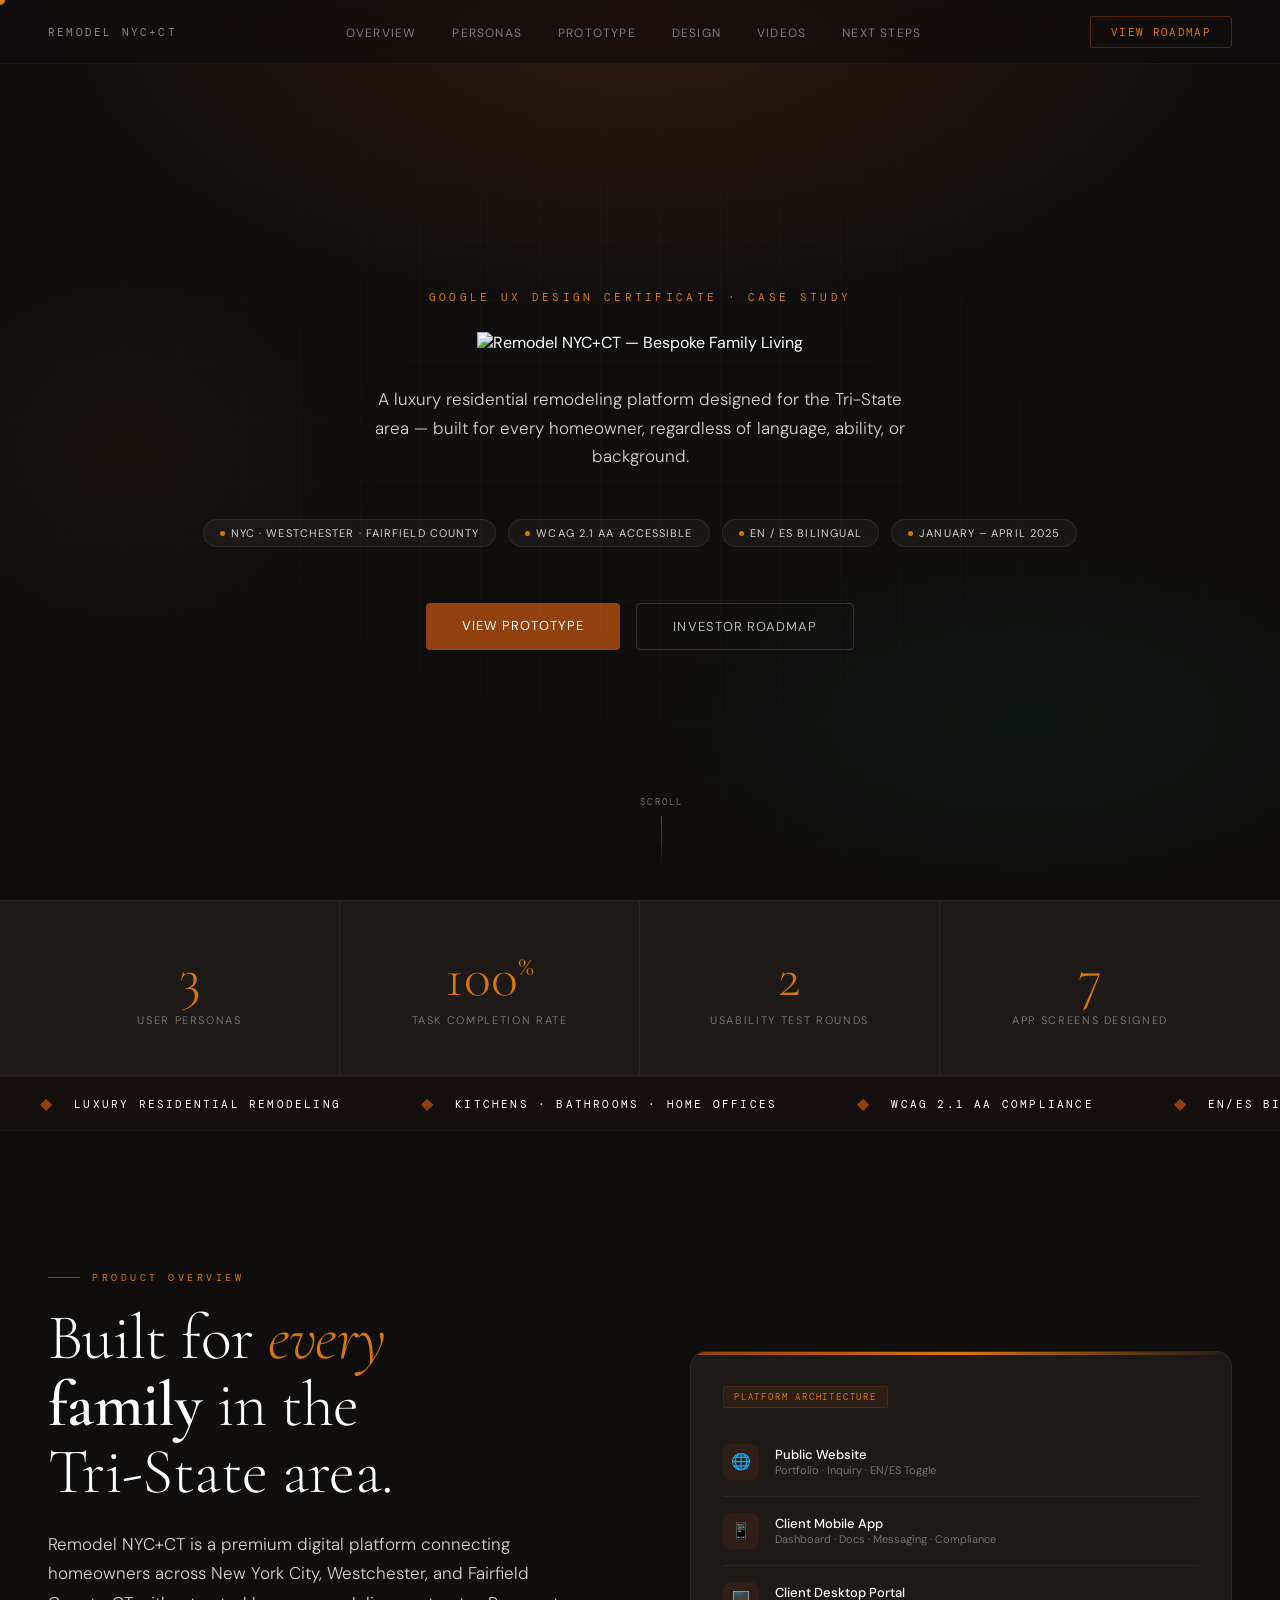
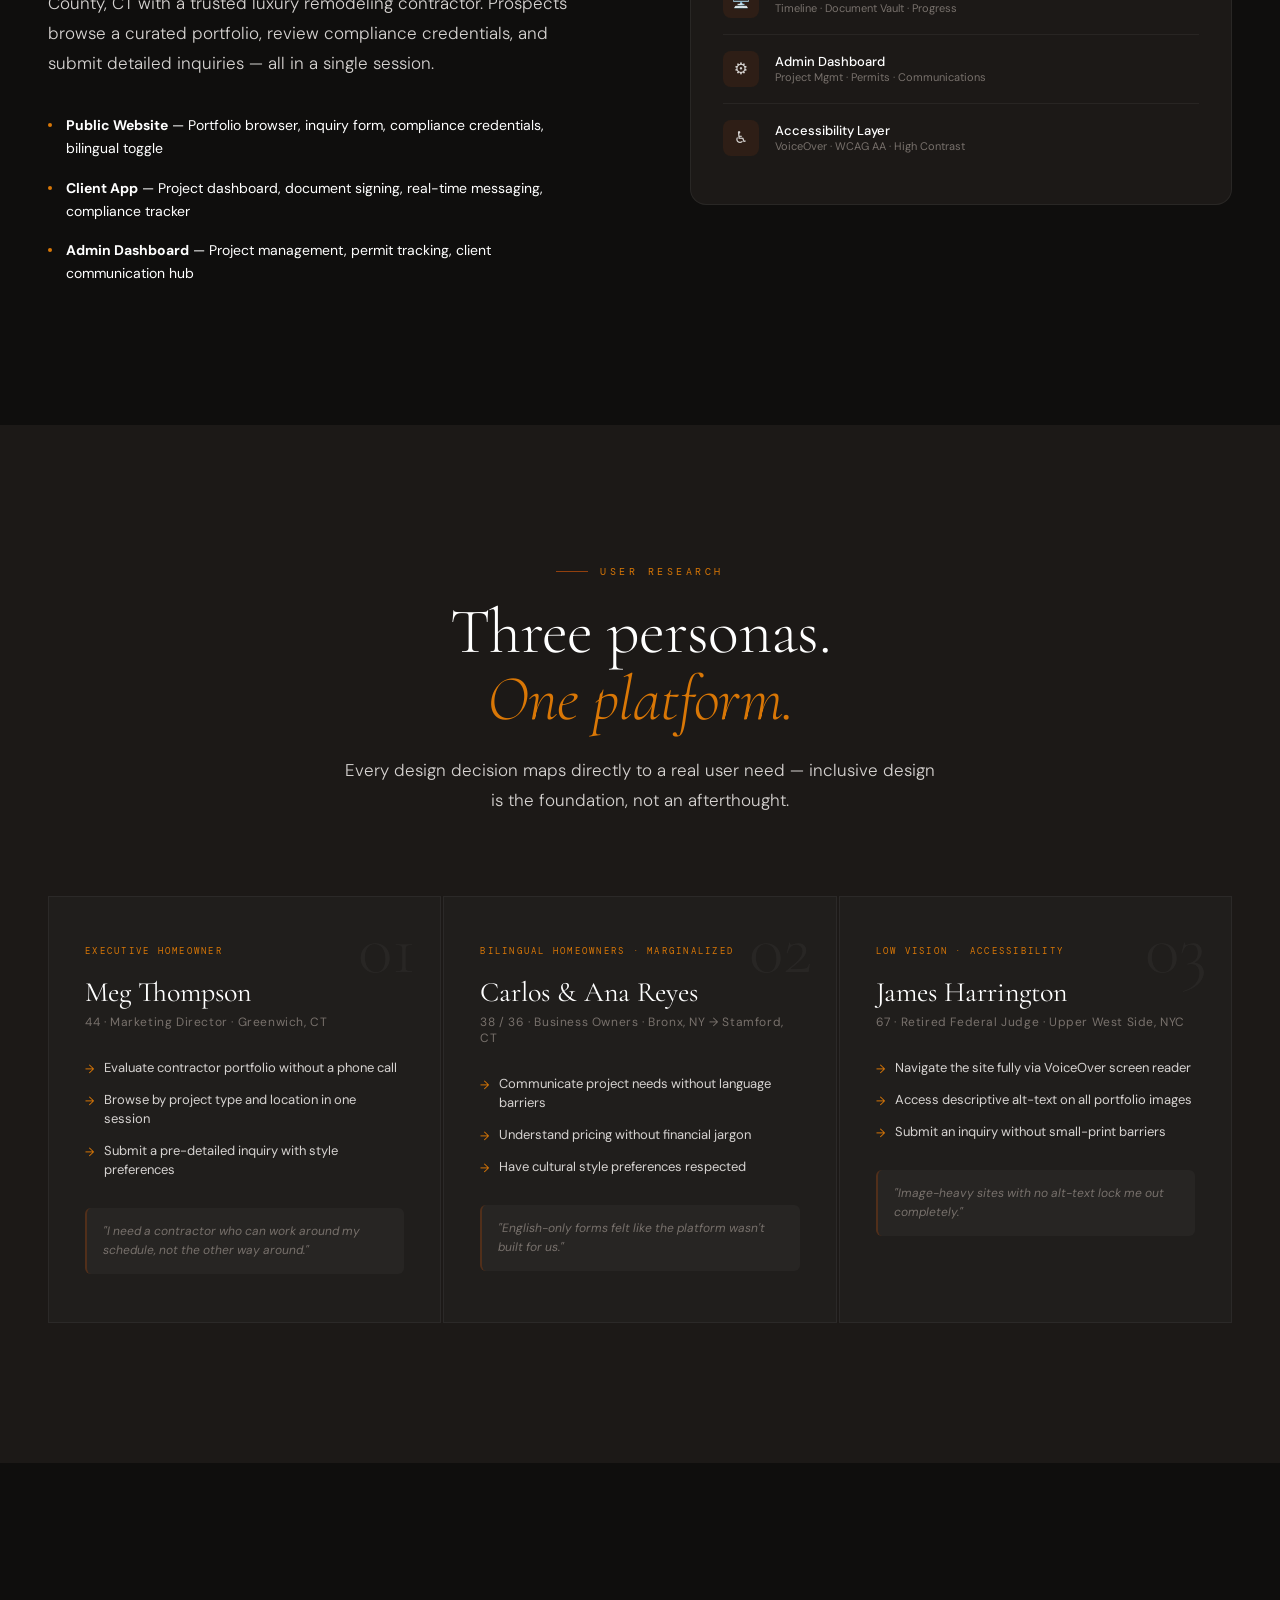
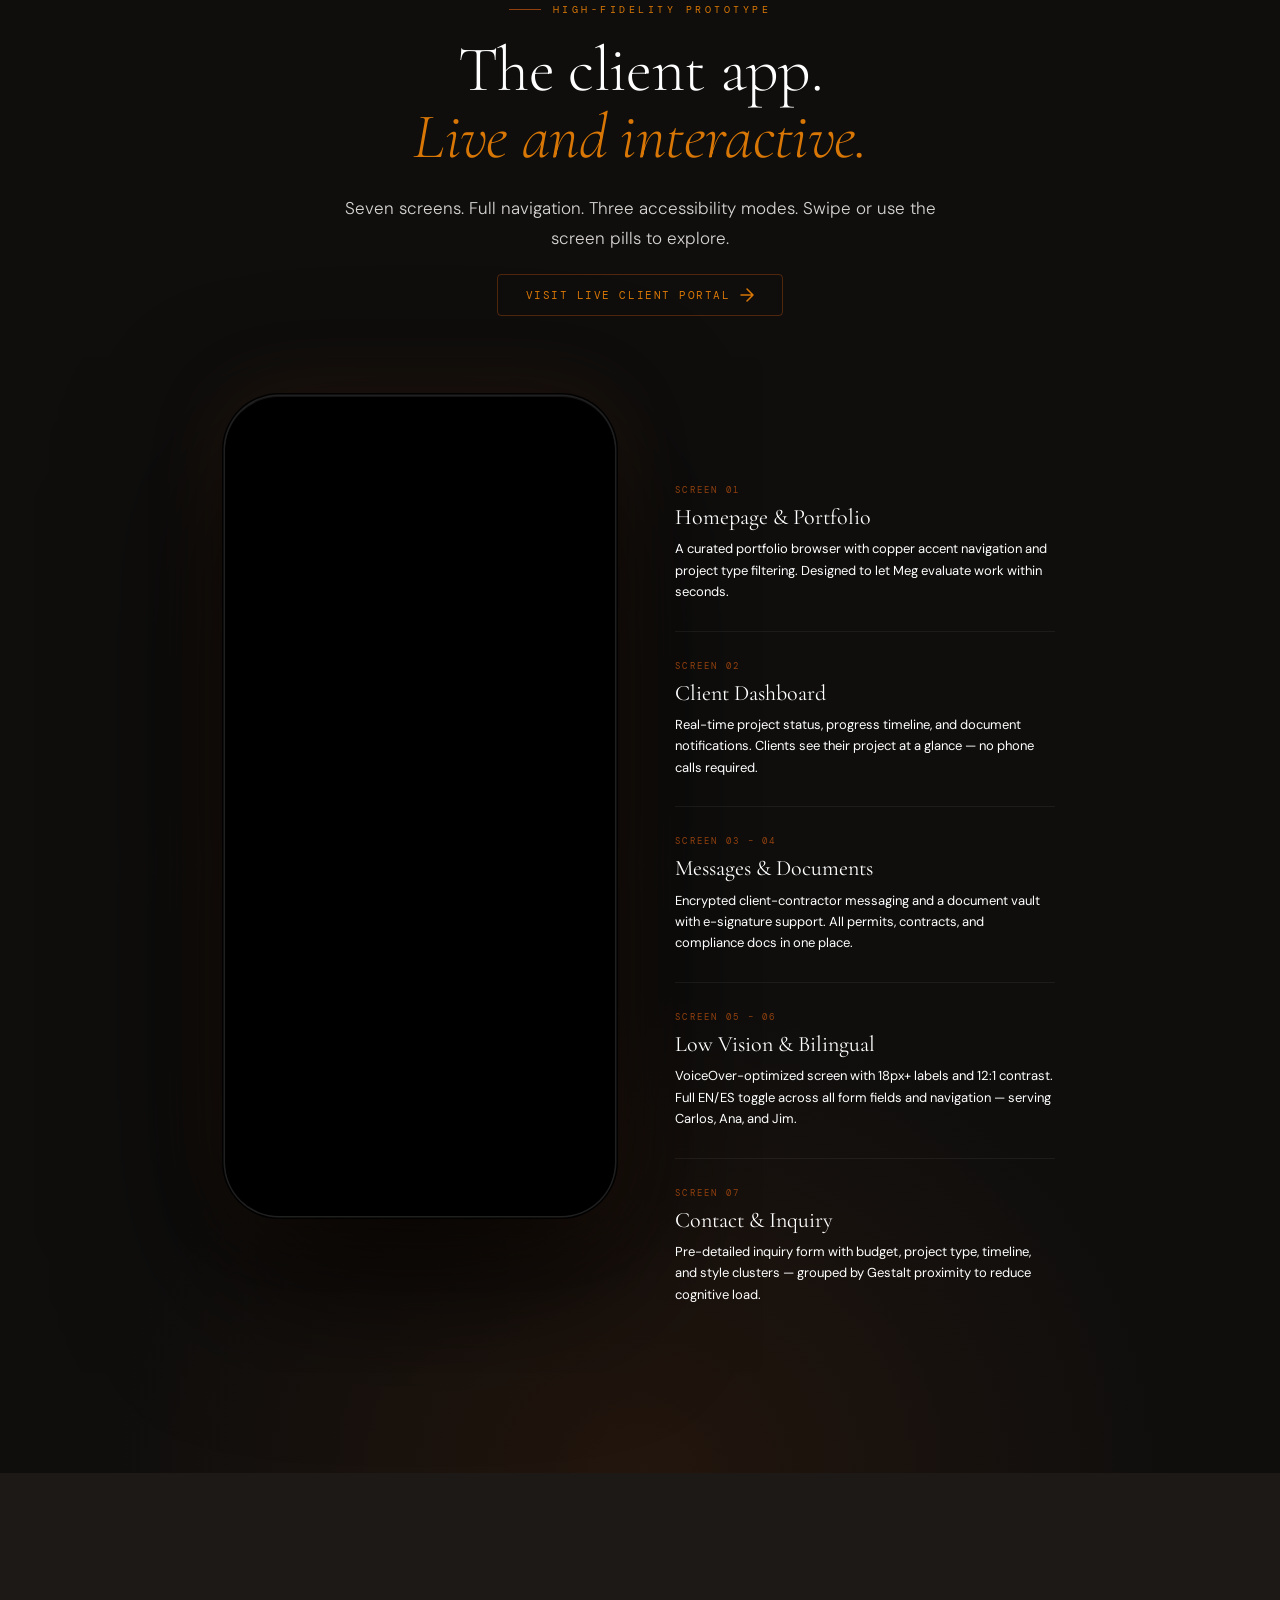
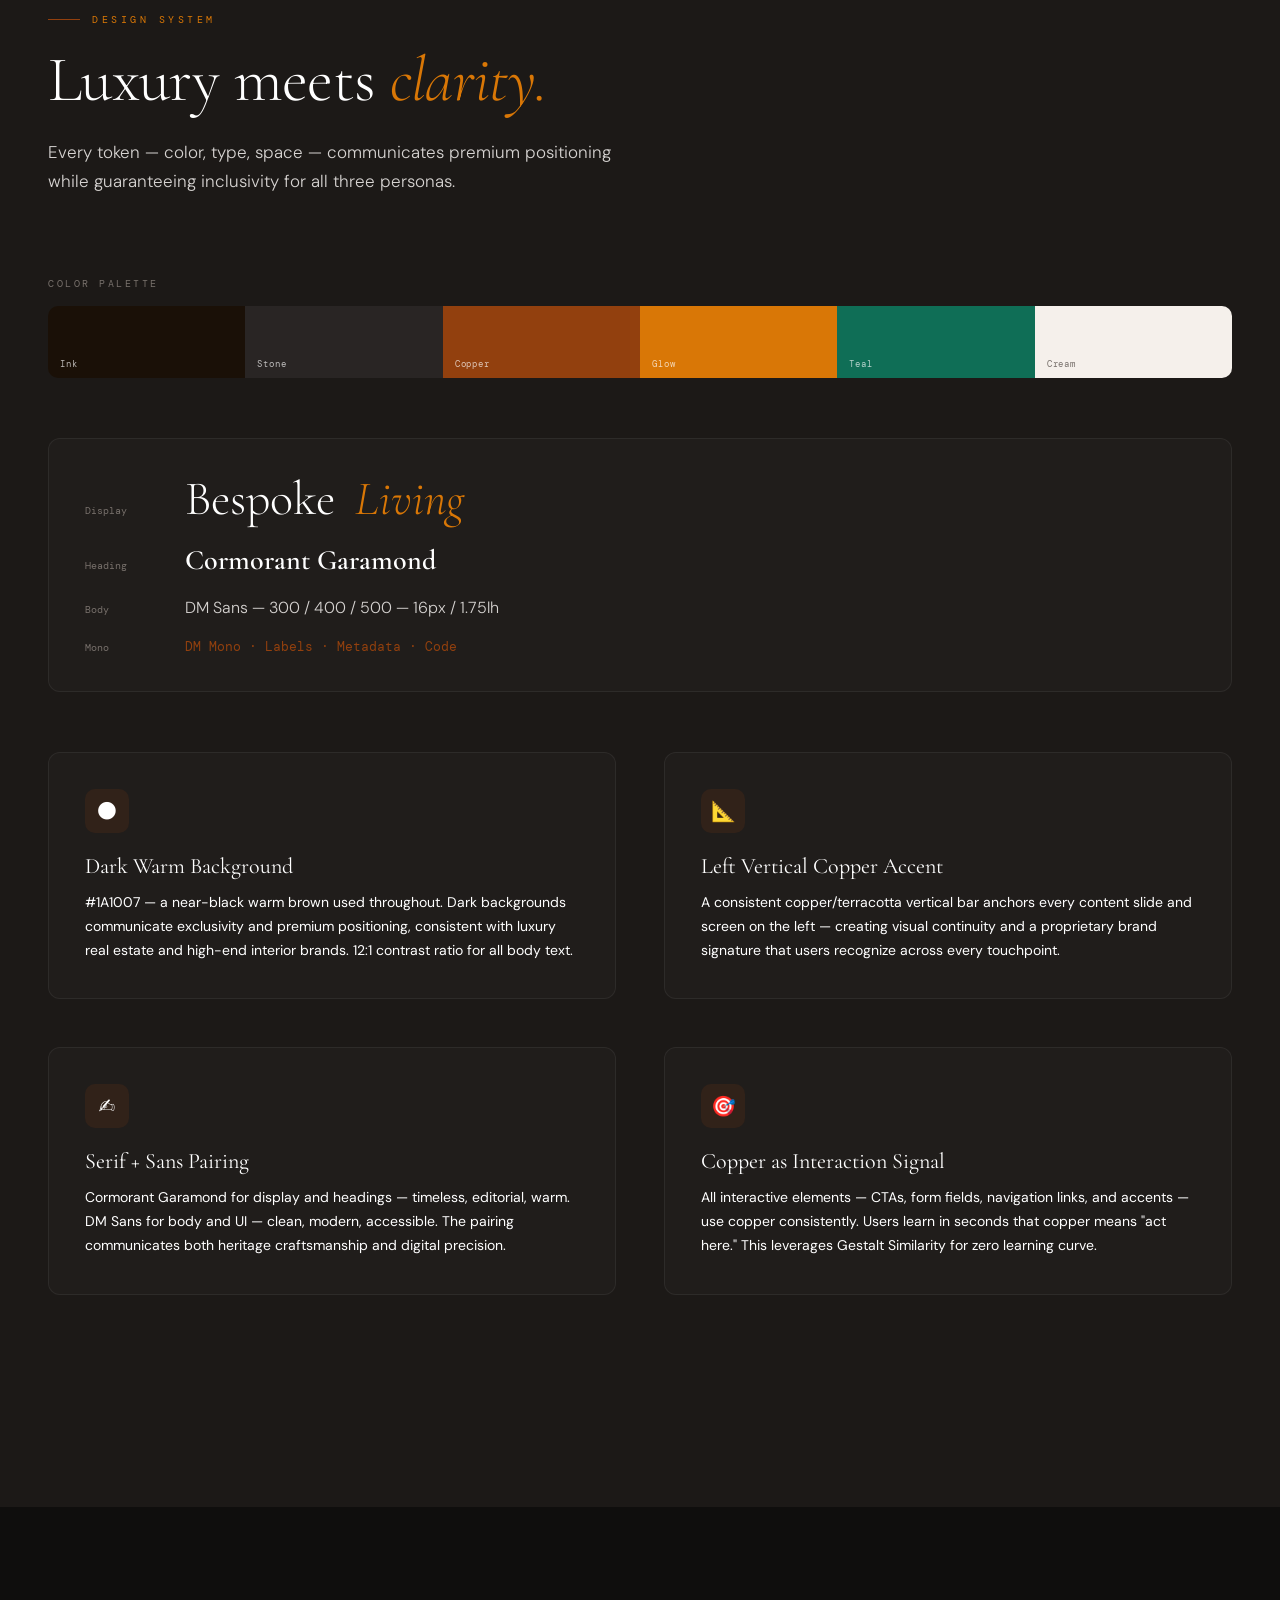
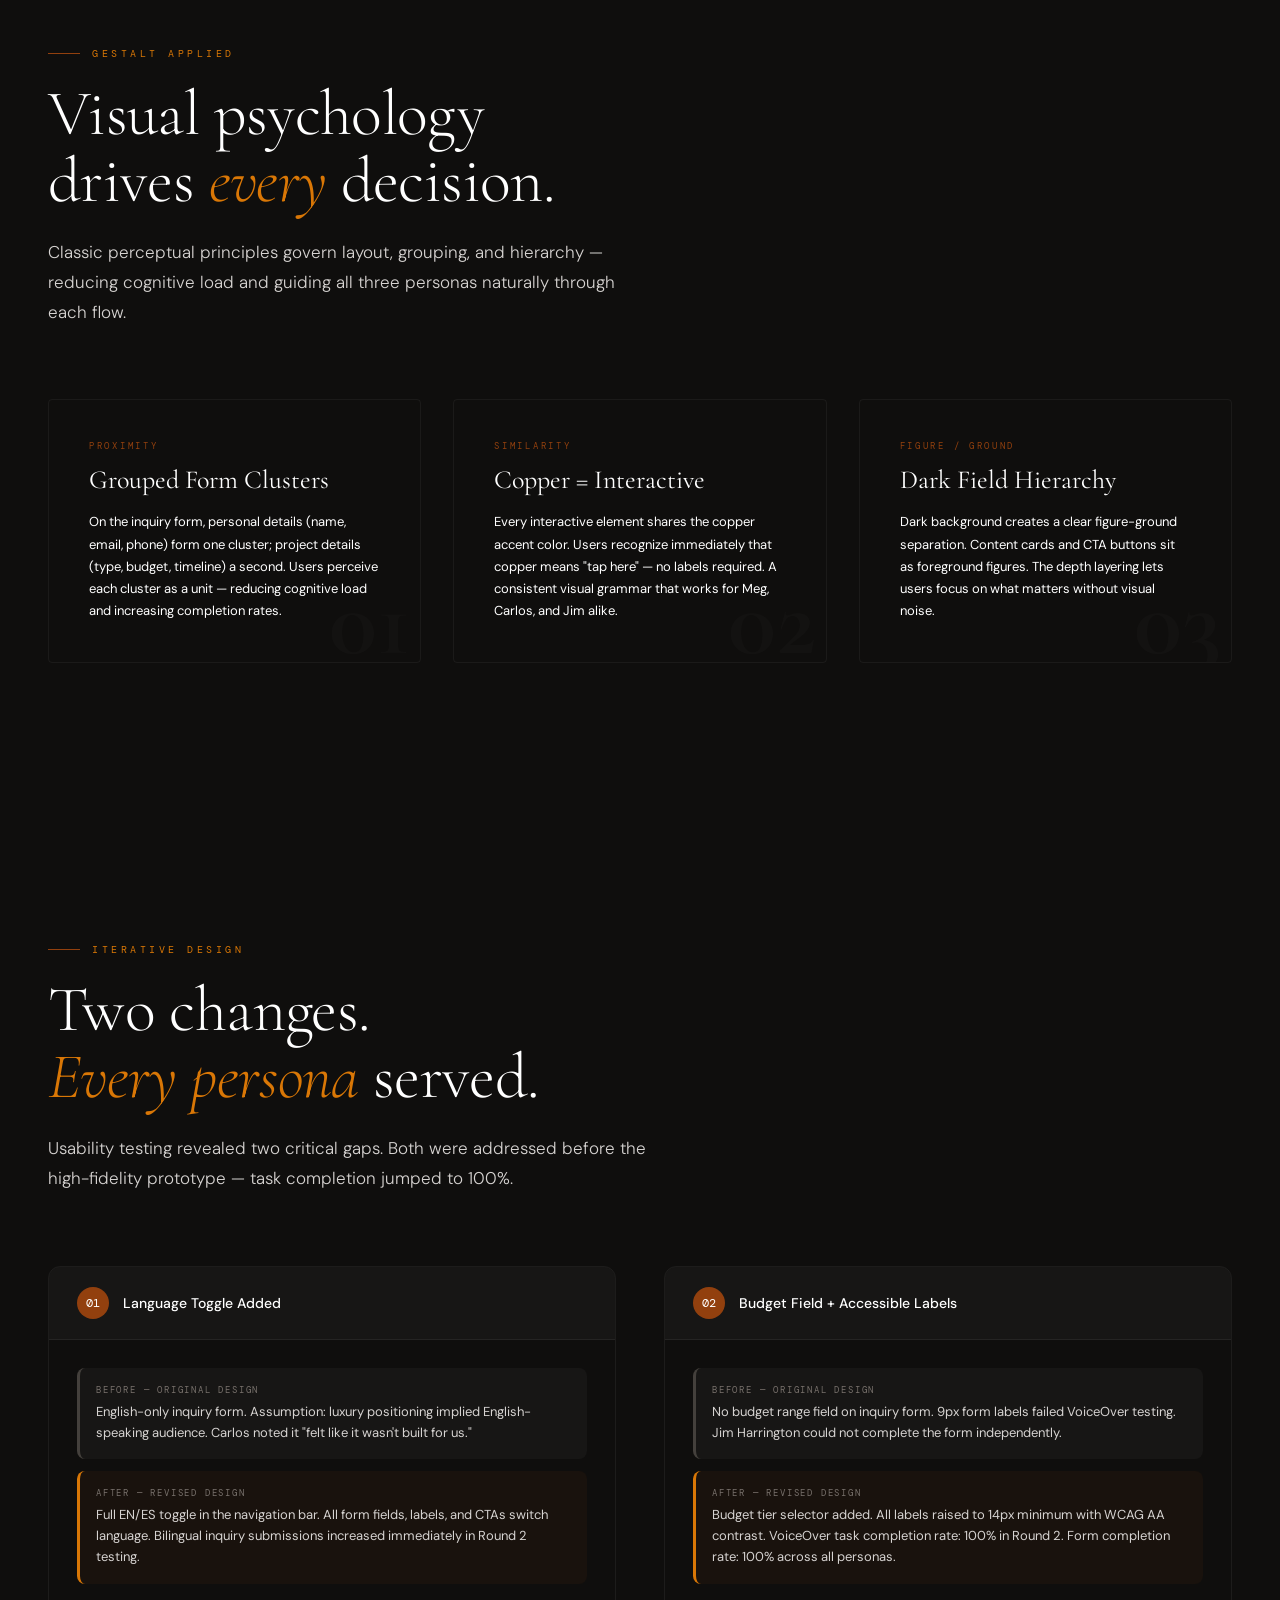
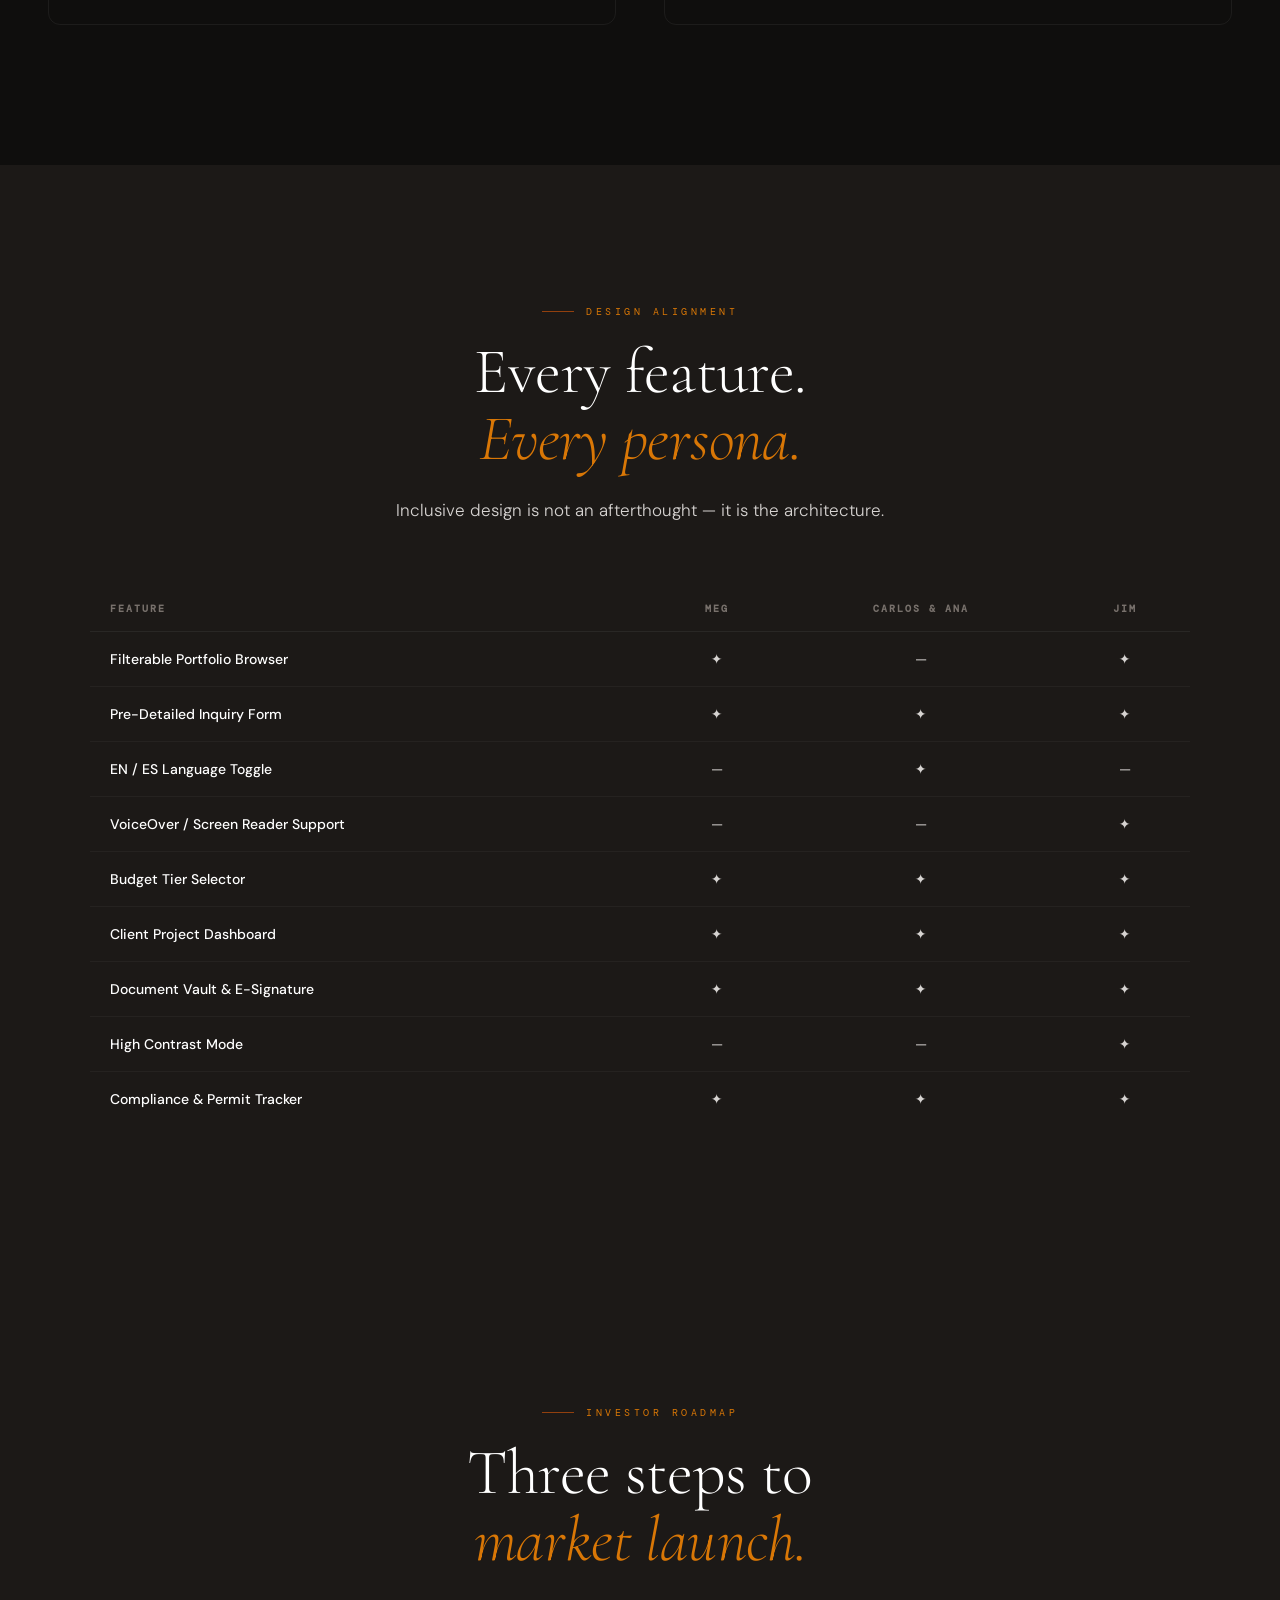
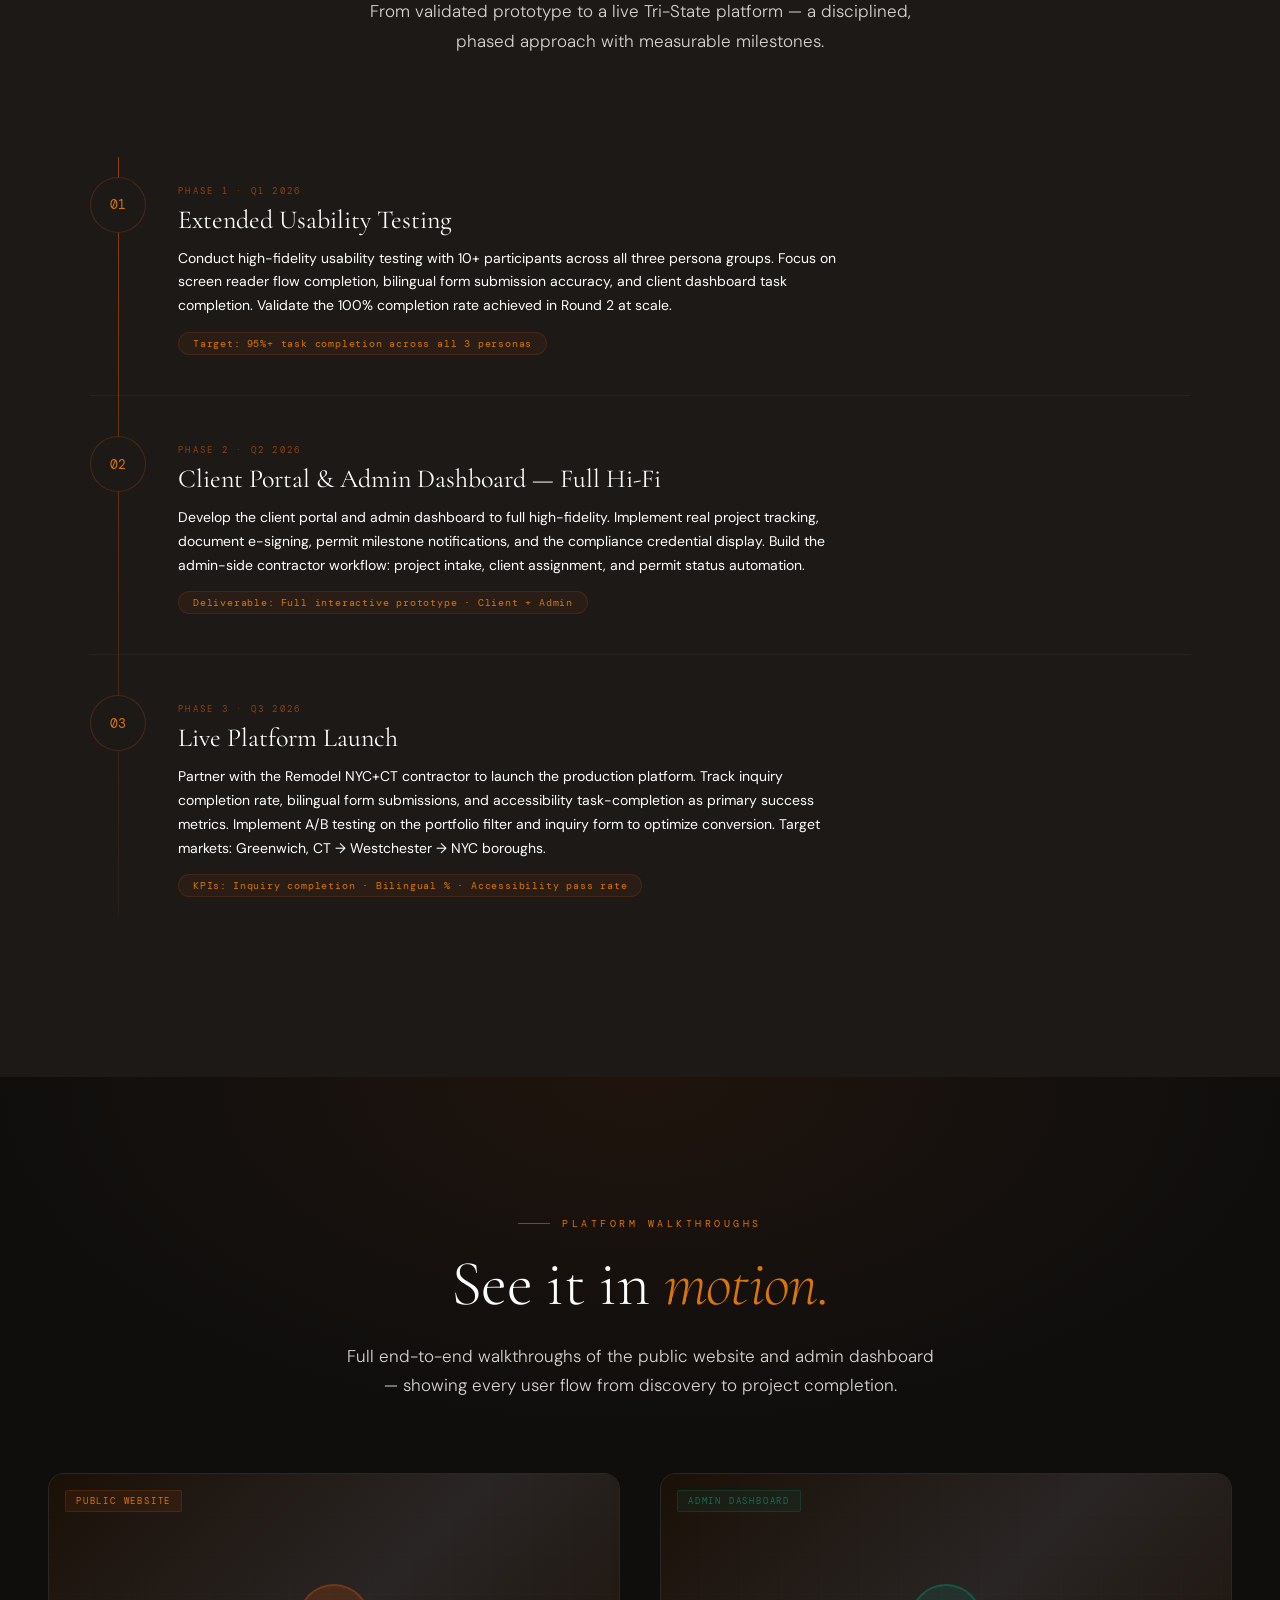
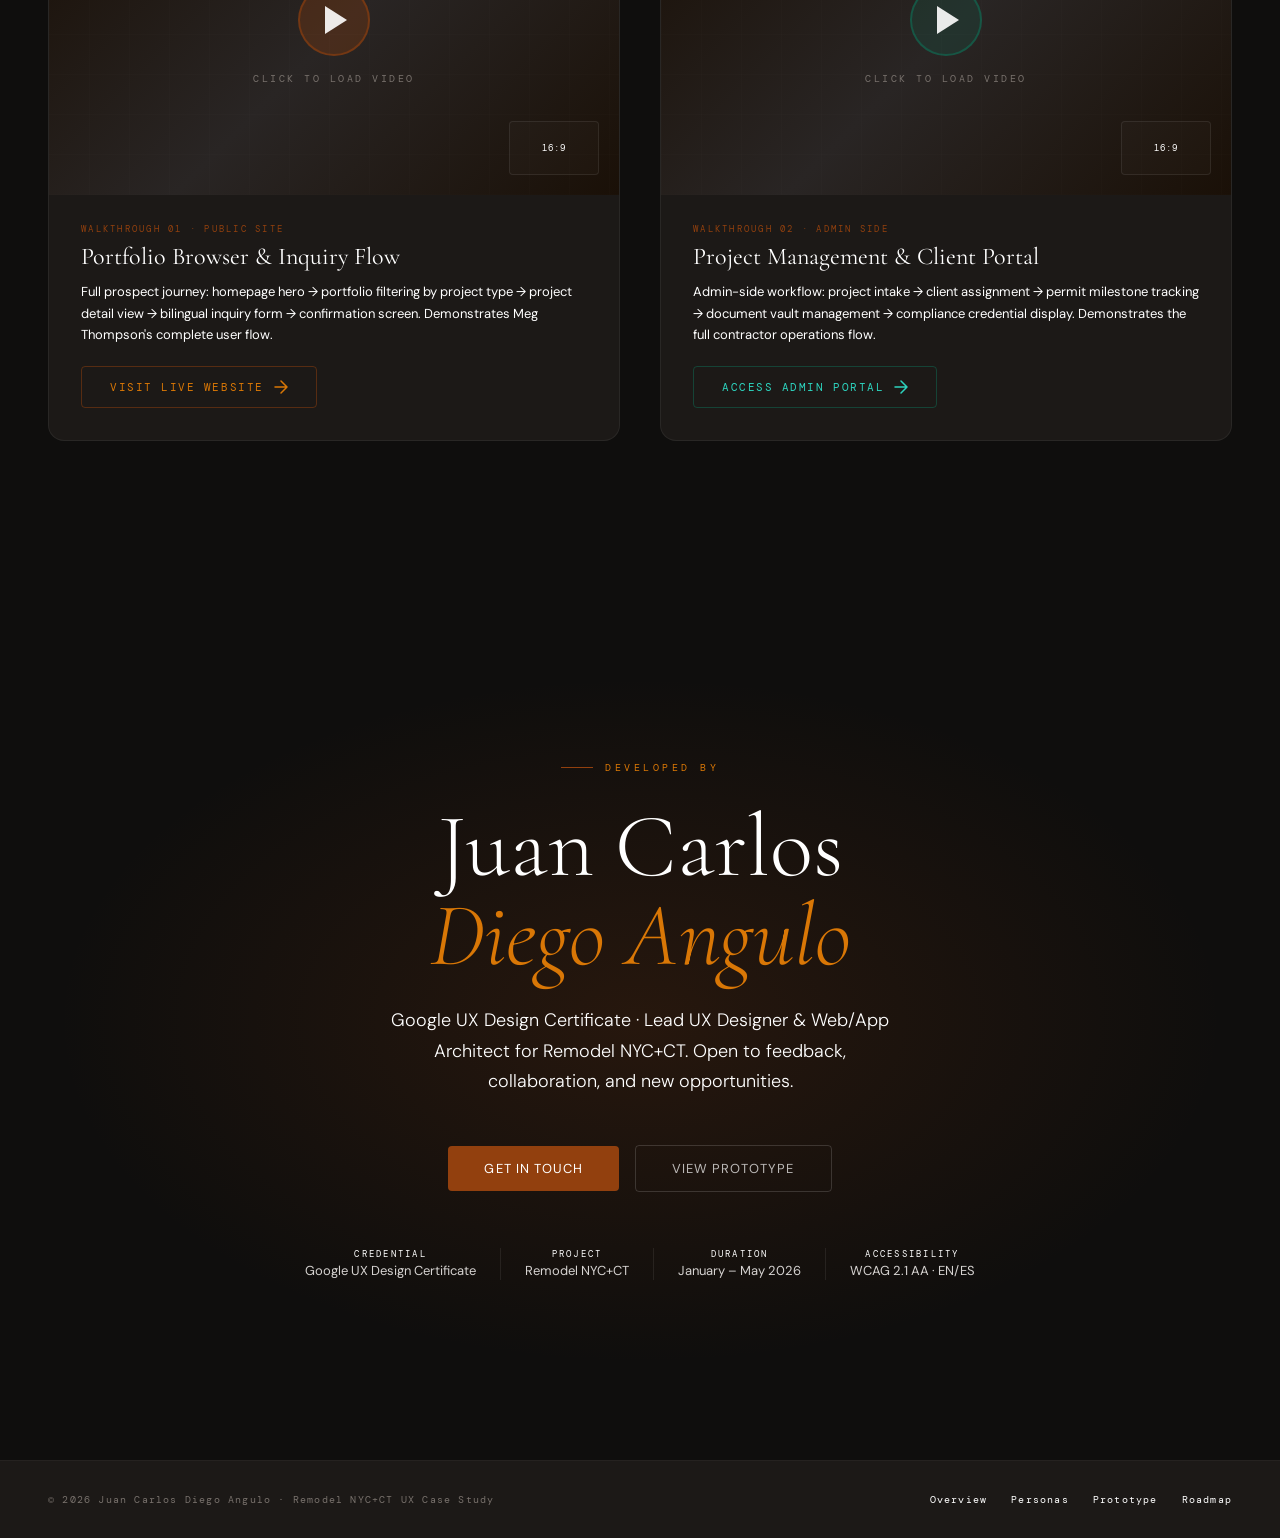
==== remodel_casestudy.html @ 993d687d "initial portfolio upload" ====
<!DOCTYPE html>
<html lang="en">
<head>
<meta charset="UTF-8">
<meta name="viewport" content="width=device-width, initial-scale=1.0">
<title>Remodel NYC+CT — UX Case Study · Juan Carlos Diego Angulo</title>
<link rel="preconnect" href="https://fonts.googleapis.com">
<link rel="preconnect" href="https://fonts.gstatic.com" crossorigin>
<link href="https://fonts.googleapis.com/css2?family=Cormorant+Garamond:ital,wght@0,300;0,400;0,600;0,700;1,300;1,400;1,600&family=DM+Sans:wght@200;300;400;500;600&family=DM+Mono:wght@300;400;500&display=swap" rel="stylesheet">

<style>
/* ═══════════════════════════════════════════════════════════
   DESIGN TOKENS — Remodel NYC+CT Brand System
═══════════════════════════════════════════════════════════ */
:root {
  --ink:        #0F0E0D;
  --ink-warm:   #1A1007;
  --copper:     #92400E;
  --copper-lt:  #B45309;
  --copper-glow:#D97706;
  --copper-pale:#FAEEDA;
  --stone-900:  #1C1917;
  --stone-700:  #44403C;
  --stone-500:  #78716C;
  --stone-300:  #D6D3D1;
  --stone-100:  #F5F0EB;
  --cream:      #FAF7F2;
  --white:      #FFFFFF;
  --teal:       #0F6E56;
  --serif:      'Cormorant Garamond', Georgia, serif;
  --sans:       'DM Sans', system-ui, sans-serif;
  --mono:       'DM Mono', monospace;
  --ease-out:   cubic-bezier(0.22, 1, 0.36, 1);
}

@media (prefers-reduced-motion: reduce) {
  *, *::before, *::after {
    animation-duration: 0.01ms !important;
    transition-duration: 0.01ms !important;
    scroll-behavior: auto !important;
  }
}

/* ═══════════════════════════════════════════════════════════
   RESET & BASE
═══════════════════════════════════════════════════════════ */
*, *::before, *::after { box-sizing: border-box; margin: 0; padding: 0; }
html { scroll-behavior: smooth; font-size: 16px; }
body {
  font-family: var(--sans);
  background: var(--ink);
  color: var(--white);
  overflow-x: hidden;
  -webkit-font-smoothing: antialiased;
  cursor: default;
}

/* ═══════════════════════════════════════════════════════════
   CUSTOM CURSOR
═══════════════════════════════════════════════════════════ */
.cursor {
  width: 10px; height: 10px;
  background: var(--copper-glow);
  border-radius: 50%;
  position: fixed; top: 0; left: 0;
  pointer-events: none; z-index: 9999;
  transform: translate(-50%, -50%);
  transition: width 0.3s var(--ease-out), height 0.3s var(--ease-out), opacity 0.3s;
  mix-blend-mode: screen;
}
.cursor.expanded { width: 40px; height: 40px; opacity: 0.4; }

/* ═══════════════════════════════════════════════════════════
   NAVIGATION
═══════════════════════════════════════════════════════════ */
.nav {
  position: fixed; top: 0; left: 0; right: 0; z-index: 1000;
  display: flex; align-items: center; justify-content: space-between;
  padding: 0 48px;
  height: 64px;
  background: rgba(15,14,13,0.7);
  backdrop-filter: blur(20px) saturate(1.6);
  border-bottom: 1px solid rgba(255,255,255,0.04);
  transition: background 0.4s;
}
.nav-logo {
  display: flex; align-items: center; gap: 12px;
  font-family: var(--mono); font-size: 11px; letter-spacing: 0.2em;
  text-transform: uppercase; color: rgba(255,255,255,0.5);
}
.nav-logo-mark {
  width: 28px; height: 28px;
  border: 1.5px solid var(--copper);
  border-radius: 4px;
  display: flex; align-items: center; justify-content: center;
  font-family: var(--serif); font-size: 14px; color: var(--copper-glow);
}
.nav-links {
  display: flex; gap: 36px; list-style: none;
}
.nav-links a {
  font-size: 12px; letter-spacing: 0.1em; text-transform: uppercase;
  color: rgba(255,255,255,0.45); text-decoration: none;
  transition: color 0.25s;
}
.nav-links a:hover { color: var(--copper-glow); }
.nav-cta {
  background: transparent; border: 1px solid rgba(146,64,14,0.5);
  color: var(--copper-glow); font-family: var(--mono);
  font-size: 11px; letter-spacing: 0.12em; text-transform: uppercase;
  padding: 8px 20px; border-radius: 3px; cursor: pointer;
  transition: all 0.25s;
}
.nav-cta:hover { background: var(--copper); border-color: var(--copper); color: #fff; }

/* ═══════════════════════════════════════════════════════════
   HERO SECTION
═══════════════════════════════════════════════════════════ */
.hero {
  min-height: 100vh;
  display: flex; flex-direction: column;
  align-items: center; justify-content: center;
  position: relative; overflow: hidden;
  padding: 120px 48px 80px;
  text-align: center;
}

/* Ambient background mesh */
.hero::before {
  content: '';
  position: absolute; inset: 0;
  background:
    radial-gradient(ellipse 80% 60% at 50% 0%, rgba(146,64,14,0.22) 0%, transparent 60%),
    radial-gradient(ellipse 60% 40% at 80% 80%, rgba(15,110,86,0.08) 0%, transparent 50%),
    radial-gradient(ellipse 40% 50% at 10% 50%, rgba(146,64,14,0.06) 0%, transparent 50%);
  pointer-events: none;
}

/* Animated grid overlay */
.hero::after {
  content: '';
  position: absolute; inset: 0;
  background-image:
    linear-gradient(rgba(255,255,255,0.02) 1px, transparent 1px),
    linear-gradient(90deg, rgba(255,255,255,0.02) 1px, transparent 1px);
  background-size: 60px 60px;
  mask-image: radial-gradient(ellipse 80% 80% at 50% 50%, black 20%, transparent 80%);
  pointer-events: none;
}

.hero-eyebrow {
  font-family: var(--mono); font-size: 11px; letter-spacing: 0.3em;
  text-transform: uppercase; color: var(--copper-glow);
  margin-bottom: 28px;
  opacity: 0; animation: fadeUp 1s var(--ease-out) 0.2s forwards;
}
.hero-title {
  font-family: var(--serif);
  font-size: clamp(52px, 8vw, 110px);
  font-weight: 300; line-height: 0.95;
  letter-spacing: -0.02em;
  margin-bottom: 32px;
  opacity: 0; animation: fadeUp 1s var(--ease-out) 0.4s forwards;
}
.hero-title em { font-style: italic; color: var(--copper-glow); }
.hero-title .line2 { display: block; font-weight: 600; }
.hero-sub {
  font-size: 17px; font-weight: 300; color: var(--stone-300);
  max-width: 560px; line-height: 1.7; margin-bottom: 48px;
  opacity: 0; animation: fadeUp 1s var(--ease-out) 0.6s forwards;
}
.hero-badges {
  display: flex; gap: 12px; flex-wrap: wrap; justify-content: center;
  margin-bottom: 56px;
  opacity: 0; animation: fadeUp 1s var(--ease-out) 0.75s forwards;
}
.badge {
  display: inline-flex; align-items: center; gap: 6px;
  background: rgba(255,255,255,0.04);
  border: 1px solid rgba(255,255,255,0.08);
  border-radius: 20px; padding: 6px 16px;
  font-size: 11px; letter-spacing: 0.1em;
  text-transform: uppercase; color: var(--stone-300);
}
.badge-dot { width: 5px; height: 5px; border-radius: 50%; background: var(--copper-glow); }
.hero-ctas {
  display: flex; gap: 16px; justify-content: center;
  opacity: 0; animation: fadeUp 1s var(--ease-out) 0.9s forwards;
}
.btn-primary {
  background: var(--copper); color: #fff;
  padding: 14px 36px; border-radius: 4px;
  font-size: 13px; letter-spacing: 0.08em;
  text-transform: uppercase; text-decoration: none;
  transition: background 0.25s, transform 0.2s;
  display: inline-block;
}
.btn-primary:hover { background: var(--copper-lt); transform: translateY(-1px); }
.btn-ghost {
  background: transparent; color: rgba(255,255,255,0.7);
  padding: 14px 36px; border-radius: 4px;
  border: 1px solid rgba(255,255,255,0.15);
  font-size: 13px; letter-spacing: 0.08em;
  text-transform: uppercase; text-decoration: none;
  transition: border-color 0.25s, color 0.25s;
  display: inline-block;
}
.btn-ghost:hover { border-color: var(--copper-glow); color: var(--copper-glow); }

/* Scroll indicator */
.scroll-cue {
  position: absolute; bottom: 36px; left: 50%; transform: translateX(-50%);
  display: flex; flex-direction: column; align-items: center; gap: 8px;
  opacity: 0; animation: fadeUp 1s var(--ease-out) 1.2s forwards;
}
.scroll-cue span {
  font-family: var(--mono); font-size: 9px; letter-spacing: 0.25em;
  text-transform: uppercase; color: var(--stone-500);
}
.scroll-line {
  width: 1px; height: 48px;
  background: linear-gradient(to bottom, var(--copper), transparent);
  animation: scrollPulse 2s ease-in-out infinite;
}

/* ═══════════════════════════════════════════════════════════
   SECTION SYSTEM
═══════════════════════════════════════════════════════════ */
section { position: relative; }

.section-label {
  font-family: var(--mono); font-size: 10px; letter-spacing: 0.35em;
  text-transform: uppercase; color: var(--copper-glow);
  display: flex; align-items: center; gap: 12px;
  margin-bottom: 20px;
}
.section-label::before {
  content: ''; width: 32px; height: 1px; background: var(--copper);
}

.section-title {
  font-family: var(--serif);
  font-size: clamp(36px, 5vw, 64px);
  font-weight: 300; line-height: 1.05; letter-spacing: -0.01em;
  margin-bottom: 24px;
}
.section-title em { font-style: italic; color: var(--copper-glow); }
.section-title strong { font-weight: 600; }

.section-body {
  font-size: 17px; font-weight: 300; color: var(--stone-300);
  line-height: 1.75; max-width: 600px;
}

/* Reveal animation triggered by IntersectionObserver */
.reveal {
  opacity: 0; transform: translateY(40px);
  transition: opacity 0.9s var(--ease-out), transform 0.9s var(--ease-out);
}
.reveal.visible { opacity: 1; transform: translateY(0); }
.reveal-delay-1 { transition-delay: 0.1s; }
.reveal-delay-2 { transition-delay: 0.2s; }
.reveal-delay-3 { transition-delay: 0.3s; }
.reveal-delay-4 { transition-delay: 0.4s; }
.reveal-delay-5 { transition-delay: 0.5s; }

/* ═══════════════════════════════════════════════════════════
   OVERVIEW — STATS STRIP
═══════════════════════════════════════════════════════════ */
.stats-strip {
  background: var(--stone-900);
  border-top: 1px solid rgba(255,255,255,0.04);
  border-bottom: 1px solid rgba(255,255,255,0.04);
  padding: 0;
  overflow: hidden;
}
.stats-inner {
  display: grid; grid-template-columns: repeat(4, 1fr);
  max-width: 1200px; margin: 0 auto;
}
.stat-item {
  padding: 48px 40px;
  border-right: 1px solid rgba(255,255,255,0.06);
  text-align: center;
  position: relative;
  transition: background 0.3s;
}
.stat-item:last-child { border-right: none; }
.stat-item:hover { background: rgba(146,64,14,0.05); }
.stat-num {
  font-family: var(--serif); font-size: 56px; font-weight: 300;
  color: var(--copper-glow); line-height: 1;
  margin-bottom: 8px;
}
.stat-num sup { font-size: 28px; }
.stat-label {
  font-size: 11px; letter-spacing: 0.15em; text-transform: uppercase;
  color: var(--stone-500);
}

/* ═══════════════════════════════════════════════════════════
   PRODUCT OVERVIEW SECTION
═══════════════════════════════════════════════════════════ */
.overview {
  padding: 140px 48px;
  max-width: 1200px; margin: 0 auto;
  display: grid; grid-template-columns: 1fr 1fr; gap: 100px; align-items: center;
}
.overview-visual {
  position: relative;
}
.overview-frame {
  background: var(--stone-900);
  border: 1px solid rgba(255,255,255,0.06);
  border-radius: 16px; padding: 32px;
  position: relative; overflow: hidden;
}
.overview-frame::before {
  content: '';
  position: absolute; top: 0; left: 0; right: 0; height: 3px;
  background: linear-gradient(90deg, var(--copper), var(--copper-glow), transparent);
}
.platform-tag {
  font-family: var(--mono); font-size: 9px; letter-spacing: 0.2em;
  text-transform: uppercase; color: var(--copper-glow);
  background: rgba(146,64,14,0.15); border: 1px solid rgba(146,64,14,0.3);
  display: inline-block; padding: 4px 10px; border-radius: 2px;
  margin-bottom: 20px;
}
.platform-list {
  list-style: none; display: flex; flex-direction: column; gap: 0;
}
.platform-list li {
  display: flex; align-items: center; gap: 16px;
  padding: 16px 0;
  border-bottom: 1px solid rgba(255,255,255,0.05);
  font-size: 14px; color: var(--stone-300);
  transition: color 0.2s;
}
.platform-list li:last-child { border-bottom: none; }
.platform-list li:hover { color: #fff; }
.p-icon {
  width: 36px; height: 36px; border-radius: 8px;
  background: rgba(146,64,14,0.15);
  display: flex; align-items: center; justify-content: center;
  font-size: 16px; flex-shrink: 0;
}
.p-name { font-weight: 500; font-size: 13px; color: #fff; }
.p-desc { font-size: 11px; color: var(--stone-500); }

/* ═══════════════════════════════════════════════════════════
   USER PROFILES — PERSONA CARDS
═══════════════════════════════════════════════════════════ */
.personas-section {
  background: var(--stone-900);
  padding: 140px 48px;
}
.personas-inner { max-width: 1200px; margin: 0 auto; }
.personas-header { text-align: center; margin-bottom: 80px; }
.personas-grid {
  display: grid; grid-template-columns: repeat(3, 1fr); gap: 2px;
}
.persona-card {
  background: rgba(255,255,255,0.02);
  border: 1px solid rgba(255,255,255,0.05);
  padding: 48px 36px;
  position: relative; overflow: hidden;
  transition: background 0.35s, border-color 0.35s, transform 0.35s var(--ease-out);
  cursor: default;
}
.persona-card::before {
  content: ''; position: absolute; top: 0; left: 0; width: 3px; height: 0;
  background: var(--copper);
  transition: height 0.5s var(--ease-out);
}
.persona-card:hover { background: rgba(146,64,14,0.06); border-color: rgba(146,64,14,0.25); }
.persona-card:hover::before { height: 100%; }
.persona-card:hover { transform: translateY(-4px); }

.persona-num {
  font-family: var(--serif); font-size: 72px; font-weight: 300;
  color: rgba(255,255,255,0.04); line-height: 1;
  position: absolute; top: 16px; right: 24px;
}
.persona-tag {
  font-family: var(--mono); font-size: 9px; letter-spacing: 0.25em;
  text-transform: uppercase; color: var(--copper-glow);
  margin-bottom: 20px;
}
.persona-name {
  font-family: var(--serif); font-size: 28px; font-weight: 400;
  margin-bottom: 6px; line-height: 1.1;
}
.persona-role {
  font-size: 12px; color: var(--stone-500); margin-bottom: 28px;
  letter-spacing: 0.05em;
}
.persona-needs {
  list-style: none; display: flex; flex-direction: column; gap: 12px;
  margin-bottom: 28px;
}
.persona-needs li {
  display: flex; gap: 10px; font-size: 13px; color: var(--stone-300);
  line-height: 1.5;
}
.persona-needs li::before {
  content: '→'; color: var(--copper-glow); flex-shrink: 0;
  font-size: 12px; margin-top: 2px;
}
.persona-pain {
  background: rgba(255,255,255,0.03);
  border-radius: 6px; padding: 14px 16px;
  font-size: 12px; font-style: italic; color: var(--stone-500);
  border-left: 2px solid rgba(146,64,14,0.4);
  line-height: 1.6;
}

/* ═══════════════════════════════════════════════════════════
   PROTOTYPE SHOWCASE
═══════════════════════════════════════════════════════════ */
.prototype-section {
  padding: 140px 48px;
  position: relative; overflow: hidden;
}
.prototype-section::before {
  content: '';
  position: absolute; inset: 0;
  background:
    radial-gradient(ellipse 70% 50% at 50% 100%, rgba(146,64,14,0.15) 0%, transparent 60%);
  pointer-events: none;
}
.prototype-inner {
  max-width: 1200px; margin: 0 auto;
}
.prototype-header { text-align: center; margin-bottom: 80px; }

/* The main phone embed container */
.prototype-stage {
  display: flex; justify-content: center; align-items: flex-start;
  gap: 60px; flex-wrap: wrap;
}
.prototype-embed-wrap {
  position: relative;
  flex-shrink: 0;
}
.proto-glow {
  position: absolute; inset: -40px;
  background: radial-gradient(ellipse 60% 50% at 50% 50%, rgba(146,64,14,0.25), transparent 70%);
  pointer-events: none; z-index: -1;
}
.prototype-iframe-shell {
  width: 390px; height: 820px;
  border-radius: 54px;
  overflow: hidden;
  box-shadow:
    0 0 0 1.5px rgba(255,255,255,0.12),
    0 0 0 3px rgba(0,0,0,0.9),
    0 60px 160px rgba(0,0,0,0.9),
    0 0 80px rgba(146,64,14,0.2),
    inset 0 1px 0 rgba(255,255,255,0.08);
  background: #000;
  position: relative;
}
.prototype-iframe-shell iframe {
  width: 100%; height: 100%;
  border: none; display: block;
  border-radius: 52px;
}

.prototype-sidebar {
  max-width: 380px;
  display: flex; flex-direction: column;
  justify-content: center; gap: 0;
  padding-top: 60px;
}
.proto-feature {
  padding: 28px 0;
  border-bottom: 1px solid rgba(255,255,255,0.06);
  transition: padding-left 0.3s var(--ease-out);
  cursor: default;
}
.proto-feature:last-child { border-bottom: none; }
.proto-feature:hover { padding-left: 12px; }
.proto-feat-label {
  font-family: var(--mono); font-size: 9px; letter-spacing: 0.25em;
  text-transform: uppercase; color: var(--copper);
  margin-bottom: 8px;
}
.proto-feat-title {
  font-family: var(--serif); font-size: 22px; font-weight: 400;
  margin-bottom: 8px; line-height: 1.2;
}
.proto-feat-body {
  font-size: 13px; color: var(--stone-400); line-height: 1.65;
}

/* ═══════════════════════════════════════════════════════════
   DESIGN SYSTEM SECTION
═══════════════════════════════════════════════════════════ */
.design-section {
  background: var(--stone-900);
  padding: 140px 48px;
}
.design-inner { max-width: 1200px; margin: 0 auto; }
.design-header { margin-bottom: 80px; }

.design-grid {
  display: grid; grid-template-columns: repeat(2, 1fr); gap: 48px;
  margin-bottom: 72px;
}
.design-card {
  background: rgba(255,255,255,0.02);
  border: 1px solid rgba(255,255,255,0.06);
  border-radius: 12px; padding: 36px;
  transition: border-color 0.3s, background 0.3s;
}
.design-card:hover {
  background: rgba(146,64,14,0.05);
  border-color: rgba(146,64,14,0.2);
}
.design-card-icon {
  width: 44px; height: 44px; border-radius: 10px;
  background: rgba(146,64,14,0.15);
  display: flex; align-items: center; justify-content: center;
  font-size: 20px; margin-bottom: 20px;
}
.design-card-title {
  font-family: var(--serif); font-size: 22px;
  margin-bottom: 12px; font-weight: 400;
}
.design-card-body {
  font-size: 14px; color: var(--stone-400); line-height: 1.7;
}

/* Color swatches */
.swatch-row {
  display: flex; gap: 0; border-radius: 10px; overflow: hidden;
  height: 72px; margin-bottom: 20px;
}
.swatch {
  flex: 1; display: flex; align-items: flex-end;
  padding: 8px 12px; transition: flex 0.4s var(--ease-out);
  cursor: pointer;
}
.swatch:hover { flex: 2.5; }
.swatch-label {
  font-family: var(--mono); font-size: 9px; letter-spacing: 0.1em;
  color: rgba(255,255,255,0.7);
}

/* Type specimen */
.type-specimen {
  display: flex; flex-direction: column; gap: 20px;
  border: 1px solid rgba(255,255,255,0.06);
  border-radius: 12px; padding: 36px;
  background: rgba(255,255,255,0.02);
}
.type-row { display: flex; align-items: baseline; gap: 20px; }
.type-name { font-family: var(--mono); font-size: 10px; color: var(--stone-500); width: 80px; flex-shrink: 0; }
.t-display { font-family: var(--serif); font-size: 48px; font-weight: 300; color: #fff; line-height: 1; }
.t-display-i { font-family: var(--serif); font-size: 48px; font-weight: 300; font-style: italic; color: var(--copper-glow); line-height: 1; }
.t-heading { font-family: var(--serif); font-size: 28px; font-weight: 600; color: #fff; }
.t-body { font-family: var(--sans); font-size: 16px; font-weight: 300; color: var(--stone-300); }
.t-mono { font-family: var(--mono); font-size: 13px; color: var(--copper); }

/* ═══════════════════════════════════════════════════════════
   GESTALT / DESIGN PRINCIPLES SECTION
═══════════════════════════════════════════════════════════ */
.principles-section {
  padding: 140px 48px;
}
.principles-inner { max-width: 1200px; margin: 0 auto; }

.principles-scroll {
  display: grid; grid-template-columns: repeat(3, 1fr); gap: 32px;
  margin-top: 72px;
}
.principle-block {
  position: relative; padding: 40px;
  border: 1px solid rgba(255,255,255,0.05);
  border-radius: 4px;
  overflow: hidden;
  transition: border-color 0.3s, transform 0.3s var(--ease-out);
}
.principle-block:hover {
  border-color: rgba(146,64,14,0.3);
  transform: translateY(-6px);
}
.principle-bg-num {
  position: absolute; bottom: -10px; right: 10px;
  font-family: var(--serif); font-size: 100px; font-weight: 700;
  color: rgba(255,255,255,0.02); line-height: 1;
  pointer-events: none;
}
.principle-label {
  font-family: var(--mono); font-size: 9px; letter-spacing: 0.3em;
  text-transform: uppercase; color: var(--copper);
  margin-bottom: 12px;
}
.principle-title {
  font-family: var(--serif); font-size: 26px; font-weight: 400;
  margin-bottom: 16px;
}
.principle-body {
  font-size: 13px; color: var(--stone-400); line-height: 1.7;
}

/* ═══════════════════════════════════════════════════════════
   NEXT STEPS
═══════════════════════════════════════════════════════════ */
.nextsteps-section {
  background: var(--stone-900);
  padding: 140px 48px;
}
.nextsteps-inner { max-width: 1100px; margin: 0 auto; }
.nextsteps-header { text-align: center; margin-bottom: 80px; }

.steps-timeline {
  display: flex; flex-direction: column; gap: 0;
  position: relative;
}
.steps-timeline::before {
  content: '';
  position: absolute; left: 28px; top: 20px; bottom: 20px;
  width: 1px; background: linear-gradient(to bottom, var(--copper), rgba(146,64,14,0.1));
}
.step-row {
  display: grid; grid-template-columns: 56px 1fr;
  gap: 32px; padding: 40px 0;
  border-bottom: 1px solid rgba(255,255,255,0.04);
  align-items: start;
  transition: background 0.3s;
}
.step-row:last-child { border-bottom: none; }
.step-row:hover { background: rgba(146,64,14,0.03); margin: 0 -48px; padding-left: 48px; padding-right: 48px; }
.step-num {
  width: 56px; height: 56px; border-radius: 50%;
  border: 1px solid rgba(146,64,14,0.4);
  display: flex; align-items: center; justify-content: center;
  font-family: var(--mono); font-size: 13px; color: var(--copper-glow);
  background: var(--stone-900);
  position: relative; z-index: 1; flex-shrink: 0;
}
.step-content { padding-top: 8px; }
.step-tag {
  font-family: var(--mono); font-size: 9px; letter-spacing: 0.25em;
  text-transform: uppercase; color: var(--copper);
  margin-bottom: 8px;
}
.step-title {
  font-family: var(--serif); font-size: 26px; font-weight: 400;
  margin-bottom: 12px; line-height: 1.15;
}
.step-body {
  font-size: 14px; color: var(--stone-400); line-height: 1.7;
  max-width: 680px;
}
.step-metric {
  display: inline-flex; align-items: center; gap: 6px;
  margin-top: 14px;
  background: rgba(146,64,14,0.12);
  border: 1px solid rgba(146,64,14,0.25);
  border-radius: 20px; padding: 4px 14px;
  font-family: var(--mono); font-size: 10px; color: var(--copper-glow);
  letter-spacing: 0.08em;
}

/* ═══════════════════════════════════════════════════════════
   ITERATIVE DESIGN — CHANGE LOG
═══════════════════════════════════════════════════════════ */
.changes-section {
  padding: 140px 48px;
}
.changes-inner { max-width: 1200px; margin: 0 auto; }

.changes-cols {
  display: grid; grid-template-columns: 1fr 1fr; gap: 48px;
  margin-top: 72px;
}
.change-block {
  border: 1px solid rgba(255,255,255,0.06);
  border-radius: 12px; overflow: hidden;
}
.change-header {
  background: rgba(255,255,255,0.03);
  padding: 20px 28px;
  border-bottom: 1px solid rgba(255,255,255,0.06);
  display: flex; align-items: center; gap: 14px;
}
.change-num {
  width: 32px; height: 32px; border-radius: 50%;
  background: var(--copper); color: #fff;
  display: flex; align-items: center; justify-content: center;
  font-family: var(--mono); font-size: 12px; flex-shrink: 0;
}
.change-head-title { font-size: 14px; font-weight: 500; }
.change-body { padding: 28px; }
.change-before, .change-after {
  padding: 16px; border-radius: 8px; margin-bottom: 12px;
}
.change-before {
  background: rgba(255,255,255,0.03);
  border-left: 3px solid var(--stone-700);
}
.change-after {
  background: rgba(146,64,14,0.08);
  border-left: 3px solid var(--copper-glow);
}
.change-label {
  font-family: var(--mono); font-size: 9px; letter-spacing: 0.2em;
  text-transform: uppercase; color: var(--stone-500); margin-bottom: 6px;
}
.change-text { font-size: 13px; color: var(--stone-300); line-height: 1.6; }

/* ═══════════════════════════════════════════════════════════
   FEATURE MATRIX
═══════════════════════════════════════════════════════════ */
.matrix-section {
  background: var(--stone-900);
  padding: 140px 48px;
}
.matrix-inner { max-width: 1100px; margin: 0 auto; }

.matrix-table {
  width: 100%; border-collapse: collapse;
  margin-top: 60px;
}
.matrix-table th {
  text-align: center; padding: 16px 20px;
  font-family: var(--mono); font-size: 10px; letter-spacing: 0.2em;
  text-transform: uppercase; color: var(--stone-500);
  border-bottom: 1px solid rgba(255,255,255,0.06);
}
.matrix-table th:first-child { text-align: left; }
.matrix-table td {
  padding: 18px 20px;
  border-bottom: 1px solid rgba(255,255,255,0.04);
  font-size: 14px; color: var(--stone-300);
}
.matrix-table td:first-child {
  font-weight: 500; color: #fff;
}
.matrix-table tr:hover td { background: rgba(146,64,14,0.04); }
.matrix-table tbody tr:last-child td { border-bottom: none; }
.check { color: var(--copper-glow); text-align: center; font-size: 18px; }
.dash { color: var(--stone-700); text-align: center; }

/* ═══════════════════════════════════════════════════════════
   CLOSING / CONTACT
═══════════════════════════════════════════════════════════ */
.closing-section {
  padding: 180px 48px;
  text-align: center; position: relative; overflow: hidden;
}
.closing-section::before {
  content: '';
  position: absolute; inset: 0;
  background:
    radial-gradient(ellipse 70% 60% at 50% 50%, rgba(146,64,14,0.18) 0%, transparent 65%);
  pointer-events: none;
}
.closing-title {
  font-family: var(--serif);
  font-size: clamp(48px, 7vw, 96px);
  font-weight: 300; line-height: 1;
  margin-bottom: 24px;
}
.closing-title em { font-style: italic; color: var(--copper-glow); }
.closing-sub {
  font-size: 18px; font-weight: 300; color: var(--stone-400);
  max-width: 500px; margin: 0 auto 48px; line-height: 1.7;
}
.closing-meta {
  display: flex; align-items: center; justify-content: center;
  gap: 24px; flex-wrap: wrap;
  margin-top: 56px;
}
.meta-item {
  display: flex; flex-direction: column; gap: 2px; align-items: center;
}
.meta-label { font-family: var(--mono); font-size: 9px; letter-spacing: 0.25em; text-transform: uppercase; color: var(--stone-600); }
.meta-value { font-size: 13px; color: var(--stone-300); }
.meta-divider { width: 1px; height: 32px; background: rgba(255,255,255,0.08); }

/* ═══════════════════════════════════════════════════════════
   FOOTER
═══════════════════════════════════════════════════════════ */
footer {
  background: var(--stone-900);
  border-top: 1px solid rgba(255,255,255,0.04);
  padding: 32px 48px;
  display: flex; align-items: center; justify-content: space-between;
  flex-wrap: wrap; gap: 16px;
}
.footer-copy {
  font-family: var(--mono); font-size: 10px; letter-spacing: 0.12em;
  color: var(--stone-500);
}
.footer-links { display: flex; gap: 24px; }
.footer-links a {
  font-family: var(--mono); font-size: 10px; letter-spacing: 0.12em;
  color: var(--stone-600); text-decoration: none;
  transition: color 0.2s;
}
.footer-links a:hover { color: var(--copper-glow); }

/* ═══════════════════════════════════════════════════════════
   ANIMATIONS
═══════════════════════════════════════════════════════════ */
@keyframes fadeUp {
  from { opacity: 0; transform: translateY(32px); }
  to   { opacity: 1; transform: translateY(0); }
}
@keyframes scrollPulse {
  0%, 100% { opacity: 1; transform: scaleY(1); }
  50% { opacity: 0.3; transform: scaleY(0.7); }
}
@keyframes float {
  0%, 100% { transform: translateY(0); }
  50% { transform: translateY(-12px); }
}

/* ═══════════════════════════════════════════════════════════
   RESPONSIVE
═══════════════════════════════════════════════════════════ */
@media (max-width: 900px) {
  .nav-links { display: none; }
  .stats-inner { grid-template-columns: repeat(2, 1fr); }
  .overview { grid-template-columns: 1fr; gap: 60px; padding: 80px 28px; }
  .personas-grid { grid-template-columns: 1fr; }
  .prototype-stage { flex-direction: column; align-items: center; }
  .prototype-iframe-shell { width: 340px; height: 720px; }
  .prototype-iframe-shell iframe { border-radius: 44px; }
  .design-grid { grid-template-columns: 1fr; }
  .principles-scroll { grid-template-columns: 1fr; }
  .changes-cols { grid-template-columns: 1fr; }
  .nextsteps-header, .prototype-header, .personas-header { text-align: left; }
  .steps-timeline::before { display: none; }
  .hero { padding: 100px 28px 60px; }
  .personas-section, .design-section, .matrix-section, .nextsteps-section { padding: 80px 28px; }
  .prototype-section, .principles-section, .changes-section, .closing-section { padding: 80px 28px; }
  .nav { padding: 0 24px; }
  footer { padding: 24px 28px; }
}

/* ═══════════════════════════════════════════════════════════
   SCROLL-DRIVEN HORIZONTAL TICKER
═══════════════════════════════════════════════════════════ */
.ticker-wrap {
  overflow: hidden;
  border-top: 1px solid rgba(255,255,255,0.04);
  border-bottom: 1px solid rgba(255,255,255,0.04);
  padding: 16px 0;
  background: rgba(146,64,14,0.04);
}
.ticker-track {
  display: flex; gap: 0;
  animation: ticker 30s linear infinite;
  white-space: nowrap;
}
.ticker-track:hover { animation-play-state: paused; }
.ticker-item {
  display: inline-flex; align-items: center; gap: 20px;
  padding: 0 40px;
  font-family: var(--mono); font-size: 11px; letter-spacing: 0.2em;
  text-transform: uppercase; color: var(--stone-600);
}
.ticker-item .dot { color: var(--copper); font-size: 16px; }
@keyframes ticker {
  from { transform: translateX(0); }
  to   { transform: translateX(-50%); }
}

/* ── Persona Images ── */
.persona-avatar {
  width: 100%; height: 220px;
  object-fit: cover; object-position: center top;
  border-radius: 8px;
  margin-bottom: 24px;
  filter: grayscale(20%) contrast(1.05);
  transition: filter 0.4s, transform 0.4s var(--ease-out);
  display: block;
}
.persona-card:hover .persona-avatar {
  filter: grayscale(0%) contrast(1.1);
  transform: scale(1.02);
}


/* ── Video CTA Buttons ── */
.video-cta-btn {
  display: inline-flex;
  align-items: center;
  gap: 10px;
  margin-top: 20px;
  padding: 13px 28px;
  background: transparent;
  border: 1px solid rgba(146,64,14,0.5);
  border-radius: 4px;
  color: var(--copper-glow);
  font-family: var(--mono);
  font-size: 11px;
  letter-spacing: 0.14em;
  text-transform: uppercase;
  text-decoration: none;
  transition: background 0.25s, border-color 0.25s, color 0.25s, transform 0.2s var(--ease-out);
}
.video-cta-btn:hover {
  background: var(--copper);
  border-color: var(--copper);
  color: #fff;
  transform: translateY(-2px);
}
.video-cta-btn--teal {
  border-color: rgba(15,110,86,0.5);
  color: #2DD4BF;
}
.video-cta-btn--teal:hover {
  background: var(--teal);
  border-color: var(--teal);
  color: #fff;
}

/* ── Video Section ── */
.video-section {
  background: var(--ink);
  padding: 140px 48px;
  position: relative; overflow: hidden;
}
.video-section::before {
  content: '';
  position: absolute; inset: 0;
  background: radial-gradient(ellipse 80% 50% at 50% 0%, rgba(146,64,14,0.12) 0%, transparent 65%);
  pointer-events: none;
}
.video-inner { max-width: 1200px; margin: 0 auto; }
.video-header { text-align: center; margin-bottom: 72px; }

.video-grid {
  display: grid; grid-template-columns: 1fr 1fr; gap: 40px;
}
@media (max-width: 900px) {
  .video-grid { grid-template-columns: 1fr; }
}

.video-card {
  background: var(--stone-900);
  border: 1px solid rgba(255,255,255,0.06);
  border-radius: 16px; overflow: hidden;
  transition: border-color 0.35s, transform 0.35s var(--ease-out);
}
.video-card:hover {
  border-color: rgba(146,64,14,0.35);
  transform: translateY(-6px);
}
.video-frame-wrap {
  position: relative; width: 100%;
  padding-bottom: 56.25%; /* 16:9 */
  background: var(--ink);
  overflow: hidden;
}
.video-placeholder {
  position: absolute; inset: 0;
  display: flex; flex-direction: column;
  align-items: center; justify-content: center;
  gap: 16px;
  background: linear-gradient(135deg, #1A1007 0%, #292524 50%, #1A1007 100%);
  cursor: pointer;
  transition: background 0.3s;
}
.video-placeholder:hover { background: linear-gradient(135deg, #2A1A0A 0%, #3A302A 50%, #1A1007 100%); }
.video-play-btn {
  width: 72px; height: 72px; border-radius: 50%;
  background: rgba(146,64,14,0.3);
  border: 2px solid rgba(146,64,14,0.6);
  display: flex; align-items: center; justify-content: center;
  transition: background 0.3s, transform 0.3s var(--ease-out);
  flex-shrink: 0;
}
.video-placeholder:hover .video-play-btn {
  background: var(--copper);
  transform: scale(1.1);
}
.video-play-icon {
  width: 0; height: 0;
  border-top: 14px solid transparent;
  border-bottom: 14px solid transparent;
  border-left: 22px solid rgba(255,255,255,0.9);
  margin-left: 4px;
}
.video-placeholder-label {
  font-family: var(--mono); font-size: 10px; letter-spacing: 0.25em;
  text-transform: uppercase; color: var(--stone-500);
}
.video-frame-wrap video, .video-frame-wrap iframe {
  position: absolute; inset: 0;
  width: 100%; height: 100%;
  border: none; display: block;
}
.video-card-body { padding: 28px 32px 32px; }
.video-card-tag {
  font-family: var(--mono); font-size: 9px; letter-spacing: 0.25em;
  text-transform: uppercase; color: var(--copper); margin-bottom: 8px;
}
.video-card-title {
  font-family: var(--serif); font-size: 24px; font-weight: 400;
  margin-bottom: 10px; line-height: 1.2;
}
.video-card-body-text {
  font-size: 13px; color: var(--stone-400); line-height: 1.65;
}
.video-upload-note {
  margin-top: 14px;
  display: inline-flex; align-items: center; gap: 8px;
  background: rgba(146,64,14,0.1);
  border: 1px solid rgba(146,64,14,0.2);
  border-radius: 20px; padding: 5px 14px;
  font-family: var(--mono); font-size: 9px;
  color: var(--copper-glow); letter-spacing: 0.1em;
}
</style>
</head>

<body>

<!-- Custom cursor -->
<div class="cursor" id="cursor"></div>

<!-- ═══ NAVIGATION ═══ -->
<nav class="nav" role="navigation" aria-label="Main navigation">
  <div class="nav-logo">
      <span>Remodel NYC+CT</span>
    </div>
  <ul class="nav-links">
    <li><a href="#overview">Overview</a></li>
    <li><a href="#personas">Personas</a></li>
    <li><a href="#prototype">Prototype</a></li>
    <li><a href="#design">Design</a></li>
    <li><a href="#videos">Videos</a></li>
    <li><a href="#nextsteps">Next Steps</a></li>
  </ul>
  <button class="nav-cta" onclick="document.getElementById('nextsteps').scrollIntoView({behavior:'smooth'})">
    View Roadmap
  </button>
</nav>

<!-- ═══ HERO ═══ -->
<section class="hero" role="banner">
  <p class="hero-eyebrow" style="opacity:0; animation:fadeUp 1s var(--ease-out) 0.1s forwards;">Google UX Design Certificate · Case Study</p>
  <div class="hero-logo-wrap" style="margin-bottom:32px; opacity:0; animation:fadeUp 1s var(--ease-out) 0.3s forwards;">
    <img src="assets/img/remodelbrand.png" alt="Remodel NYC+CT — Bespoke Family Living" style="width:clamp(280px,50vw,580px); height:auto; mix-blend-mode: lighten;" class="hero-logo-img">
  </div>
  <p class="hero-sub">
    A luxury residential remodeling platform designed for the Tri-State area —
    built for every homeowner, regardless of language, ability, or background.
  </p>
  <div class="hero-badges">
    <span class="badge"><span class="badge-dot"></span>NYC · Westchester · Fairfield County</span>
    <span class="badge"><span class="badge-dot"></span>WCAG 2.1 AA Accessible</span>
    <span class="badge"><span class="badge-dot"></span>EN / ES Bilingual</span>
    <span class="badge"><span class="badge-dot"></span>January – April 2025</span>
  </div>
  <div class="hero-ctas">
    <a href="#prototype" class="btn-primary">View Prototype</a>
    <a href="#nextsteps" class="btn-ghost">Investor Roadmap</a>
  </div>
  <div class="scroll-cue" aria-hidden="true">
    <span>Scroll</span>
    <div class="scroll-line"></div>
  </div>
</section>

<!-- ═══ STATS STRIP ═══ -->
<div class="stats-strip" aria-label="Project key metrics">
  <div class="stats-inner">
    <div class="stat-item reveal">
      <div class="stat-num">3</div>
      <div class="stat-label">User Personas</div>
    </div>
    <div class="stat-item reveal reveal-delay-1">
      <div class="stat-num">100<sup>%</sup></div>
      <div class="stat-label">Task Completion Rate</div>
    </div>
    <div class="stat-item reveal reveal-delay-2">
      <div class="stat-num">2</div>
      <div class="stat-label">Usability Test Rounds</div>
    </div>
    <div class="stat-item reveal reveal-delay-3">
      <div class="stat-num">7</div>
      <div class="stat-label">App Screens Designed</div>
    </div>
  </div>
</div>

<!-- ═══ TICKER ═══ -->
<div class="ticker-wrap" aria-hidden="true">
  <div class="ticker-track">
    <!-- Duplicated for seamless loop -->
    <span class="ticker-item"><span class="dot">◆</span> Luxury Residential Remodeling</span>
    <span class="ticker-item"><span class="dot">◆</span> Kitchens · Bathrooms · Home Offices</span>
    <span class="ticker-item"><span class="dot">◆</span> WCAG 2.1 AA Compliance</span>
    <span class="ticker-item"><span class="dot">◆</span> EN/ES Bilingual UX</span>
    <span class="ticker-item"><span class="dot">◆</span> Screen Reader Optimized</span>
    <span class="ticker-item"><span class="dot">◆</span> Client Portal · Admin Dashboard</span>
    <span class="ticker-item"><span class="dot">◆</span> Tri-State Area Platform</span>
    <span class="ticker-item"><span class="dot">◆</span> Luxury Residential Remodeling</span>
    <span class="ticker-item"><span class="dot">◆</span> Kitchens · Bathrooms · Home Offices</span>
    <span class="ticker-item"><span class="dot">◆</span> WCAG 2.1 AA Compliance</span>
    <span class="ticker-item"><span class="dot">◆</span> EN/ES Bilingual UX</span>
    <span class="ticker-item"><span class="dot">◆</span> Screen Reader Optimized</span>
    <span class="ticker-item"><span class="dot">◆</span> Client Portal · Admin Dashboard</span>
    <span class="ticker-item"><span class="dot">◆</span> Tri-State Area Platform</span>
  </div>
</div>

<!-- ═══ OVERVIEW ═══ -->
<div id="overview" style="padding: 140px 48px;">
  <div style="max-width:1200px; margin:0 auto; display:grid; grid-template-columns:1fr 1fr; gap:100px; align-items:center;" class="responsive-grid-2">
    <div>
      <p class="section-label reveal">Product Overview</p>
      <h2 class="section-title reveal reveal-delay-1">
        Built for <em>every</em><br>
        <strong>family</strong> in the<br>
        Tri-State area.
      </h2>
      <p class="section-body reveal reveal-delay-2">
        Remodel NYC+CT is a premium digital platform connecting homeowners across
        New York City, Westchester, and Fairfield County, CT with a trusted luxury
        remodeling contractor. Prospects browse a curated portfolio, review compliance
        credentials, and submit detailed inquiries — all in a single session.
      </p>
      <div style="margin-top:36px; display:flex; flex-direction:column; gap:16px;" class="reveal reveal-delay-3">
        <div style="display:flex; gap:14px; align-items:flex-start;">
          <div style="width:4px; height:4px; border-radius:50%; background:var(--copper-glow); margin-top:9px; flex-shrink:0;"></div>
          <p style="font-size:14px; color:var(--stone-400); line-height:1.65;">
            <strong style="color:#fff;">Public Website</strong> — Portfolio browser, inquiry form, compliance credentials, bilingual toggle
          </p>
        </div>
        <div style="display:flex; gap:14px; align-items:flex-start;">
          <div style="width:4px; height:4px; border-radius:50%; background:var(--copper-glow); margin-top:9px; flex-shrink:0;"></div>
          <p style="font-size:14px; color:var(--stone-400); line-height:1.65;">
            <strong style="color:#fff;">Client App</strong> — Project dashboard, document signing, real-time messaging, compliance tracker
          </p>
        </div>
        <div style="display:flex; gap:14px; align-items:flex-start;">
          <div style="width:4px; height:4px; border-radius:50%; background:var(--copper-glow); margin-top:9px; flex-shrink:0;"></div>
          <p style="font-size:14px; color:var(--stone-400); line-height:1.65;">
            <strong style="color:#fff;">Admin Dashboard</strong> — Project management, permit tracking, client communication hub
          </p>
        </div>
      </div>
    </div>

    <div class="reveal reveal-delay-2">
      <div class="overview-frame">
        <div class="platform-tag">Platform Architecture</div>
        <ul class="platform-list">
          <li>
            <div class="p-icon">🌐</div>
            <div>
              <div class="p-name">Public Website</div>
              <div class="p-desc">Portfolio · Inquiry · EN/ES Toggle</div>
            </div>
          </li>
          <li>
            <div class="p-icon">📱</div>
            <div>
              <div class="p-name">Client Mobile App</div>
              <div class="p-desc">Dashboard · Docs · Messaging · Compliance</div>
            </div>
          </li>
          <li>
            <div class="p-icon">🖥️</div>
            <div>
              <div class="p-name">Client Desktop Portal</div>
              <div class="p-desc">Timeline · Document Vault · Progress</div>
            </div>
          </li>
          <li>
            <div class="p-icon">⚙️</div>
            <div>
              <div class="p-name">Admin Dashboard</div>
              <div class="p-desc">Project Mgmt · Permits · Communications</div>
            </div>
          </li>
          <li>
            <div class="p-icon">♿</div>
            <div>
              <div class="p-name">Accessibility Layer</div>
              <div class="p-desc">VoiceOver · WCAG AA · High Contrast</div>
            </div>
          </li>
        </ul>
      </div>
    </div>
  </div>
</div>

<!-- ═══ PERSONAS ═══ -->
<section class="personas-section" id="personas" aria-label="User Personas">
  <div class="personas-inner">
    <div class="personas-header">
      <p class="section-label reveal" style="justify-content:center;">User Research</p>
      <h2 class="section-title reveal reveal-delay-1" style="text-align:center;">
        Three personas.<br><em>One platform.</em>
      </h2>
      <p class="section-body reveal reveal-delay-2" style="margin:0 auto; text-align:center;">
        Every design decision maps directly to a real user need — inclusive design
        is the foundation, not an afterthought.
      </p>
    </div>

    <div class="personas-grid">
      <!-- Persona 01 -->
      <div class="persona-card reveal">
        <div class="persona-num" aria-hidden="true">01</div>
        <div class="persona-tag">Executive Homeowner</div>
        <div class="persona-name">Meg Thompson</div>
        <img
          src="assets/img/Margaret.png"
          alt="Meg Thompson — professional woman in her 40s, executive homeowner"
          class="persona-avatar"
          loading="lazy"
          onerror="this.style.display='none'"
        >
        <div class="persona-role">44 · Marketing Director · Greenwich, CT</div>
        <ul class="persona-needs">
          <li>Evaluate contractor portfolio without a phone call</li>
          <li>Browse by project type and location in one session</li>
          <li>Submit a pre-detailed inquiry with style preferences</li>
        </ul>
        <div class="persona-pain">
          "I need a contractor who can work around my schedule, not the other way around."
        </div>
      </div>

      <!-- Persona 02 -->
      <div class="persona-card reveal reveal-delay-1">
        <div class="persona-num" aria-hidden="true">02</div>
        <div class="persona-tag">Bilingual Homeowners · Marginalized</div>
        <div class="persona-name">Carlos &amp; Ana Reyes</div>
        <img
          src="assets/img/CarlosandAna.png"
          alt="Carlos and Ana Reyes — bilingual homeowners, business owners"
          class="persona-avatar"
          loading="lazy"
          onerror="this.style.display='none'"
        >
        <div class="persona-role">38 / 36 · Business Owners · Bronx, NY → Stamford, CT</div>
        <ul class="persona-needs">
          <li>Communicate project needs without language barriers</li>
          <li>Understand pricing without financial jargon</li>
          <li>Have cultural style preferences respected</li>
        </ul>
        <div class="persona-pain">
          "English-only forms felt like the platform wasn't built for us."
        </div>
      </div>

      <!-- Persona 03 -->
      <div class="persona-card reveal reveal-delay-2">
        <div class="persona-num" aria-hidden="true">03</div>
        <div class="persona-tag">Low Vision · Accessibility</div>
        <div class="persona-name">James Harrington</div>
        <img
          src="assets/img/James.png"
          alt="James Harrington — retired gentleman in his late 60s"
          class="persona-avatar"
          loading="lazy"
          onerror="this.style.display='none'"
        >
        <div class="persona-role">67 · Retired Federal Judge · Upper West Side, NYC</div>
        <ul class="persona-needs">
          <li>Navigate the site fully via VoiceOver screen reader</li>
          <li>Access descriptive alt-text on all portfolio images</li>
          <li>Submit an inquiry without small-print barriers</li>
        </ul>
        <div class="persona-pain">
          "Image-heavy sites with no alt-text lock me out completely."
        </div>
      </div>
    </div>
  </div>
</section>

<!-- ═══ PROTOTYPE SHOWCASE ═══ -->
<section class="prototype-section" id="prototype" aria-label="Interactive Prototype">
  <div class="prototype-inner">
    <div class="prototype-header">
      <p class="section-label reveal" style="justify-content:center;">High-Fidelity Prototype</p>
      <h2 class="section-title reveal reveal-delay-1" style="text-align:center;">
        The client app.<br><em>Live and interactive.</em>
      </h2>
      <p class="section-body reveal reveal-delay-2" style="margin:0 auto; text-align:center;">
        Seven screens. Full navigation. Three accessibility modes.
        Swipe or use the screen pills to explore.
      </p>
        <a href="http://localhost/Remodeling_web/public/login.php" class="video-cta-btn" aria-label="Visit the Remodel NYC+CT live Client Portal">
            <span>Visit Live Client Portal</span>
            <svg width="14" height="14" viewBox="0 0 14 14" fill="none" xmlns="http://www.w3.org/2000/svg" aria-hidden="true">
              <path d="M1 7H13M13 7L7 1M13 7L7 13" stroke="currentColor" stroke-width="1.5" stroke-linecap="round" stroke-linejoin="round"/>
            </svg>
          </a>
    </div>

    <div class="prototype-stage">
      <!-- Live embedded prototype -->
      <div class="prototype-embed-wrap reveal">
        <div class="proto-glow" aria-hidden="true"></div>
        <div class="prototype-iframe-shell" role="region" aria-label="Interactive iPhone prototype">
          <iframe
            src="remodel_nycct_iphone_prototype_v2.html"
            title="Remodel NYC+CT iPhone Client App Prototype"
            loading="lazy"
            sandbox="allow-scripts allow-same-origin"
            aria-label="Interactive mobile prototype showcasing the Remodel NYC+CT client app"
          ></iframe>
        </div>
      </div>

      <!-- Feature sidebar -->
      <div class="prototype-sidebar">
        <div class="proto-feature reveal">
          <div class="proto-feat-label">Screen 01</div>
          <div class="proto-feat-title">Homepage &amp; Portfolio</div>
          <div class="proto-feat-body">A curated portfolio browser with copper accent navigation and project type filtering. Designed to let Meg evaluate work within seconds.</div>
        </div>
        <div class="proto-feature reveal reveal-delay-1">
          <div class="proto-feat-label">Screen 02</div>
          <div class="proto-feat-title">Client Dashboard</div>
          <div class="proto-feat-body">Real-time project status, progress timeline, and document notifications. Clients see their project at a glance — no phone calls required.</div>
        </div>
        <div class="proto-feature reveal reveal-delay-2">
          <div class="proto-feat-label">Screen 03 – 04</div>
          <div class="proto-feat-title">Messages &amp; Documents</div>
          <div class="proto-feat-body">Encrypted client-contractor messaging and a document vault with e-signature support. All permits, contracts, and compliance docs in one place.</div>
        </div>
        <div class="proto-feature reveal reveal-delay-3">
          <div class="proto-feat-label">Screen 05 – 06</div>
          <div class="proto-feat-title">Low Vision &amp; Bilingual</div>
          <div class="proto-feat-body">VoiceOver-optimized screen with 18px+ labels and 12:1 contrast. Full EN/ES toggle across all form fields and navigation — serving Carlos, Ana, and Jim.</div>
        </div>
        <div class="proto-feature reveal reveal-delay-4">
          <div class="proto-feat-label">Screen 07</div>
          <div class="proto-feat-title">Contact &amp; Inquiry</div>
          <div class="proto-feat-body">Pre-detailed inquiry form with budget, project type, timeline, and style clusters — grouped by Gestalt proximity to reduce cognitive load.</div>
        </div>
      </div>
    </div>
  </div>
</section>

<!-- ═══ DESIGN SYSTEM ═══ -->
<section class="design-section" id="design" aria-label="Design System">
  <div class="design-inner">
    <div class="design-header">
      <p class="section-label reveal">Design System</p>
      <h2 class="section-title reveal reveal-delay-1">
        Luxury meets <em>clarity.</em>
      </h2>
      <p class="section-body reveal reveal-delay-2">
        Every token — color, type, space — communicates premium positioning
        while guaranteeing inclusivity for all three personas.
      </p>
    </div>

    <!-- Color -->
    <div class="reveal" style="margin-bottom:60px;">
      <p style="font-family:var(--mono); font-size:10px; letter-spacing:0.25em; text-transform:uppercase; color:var(--stone-500); margin-bottom:16px;">Color Palette</p>
      <div class="swatch-row" role="list" aria-label="Brand color swatches">
        <div class="swatch" style="background:#1A1007;" role="listitem" title="Ink Warm #1A1007"><span class="swatch-label">Ink</span></div>
        <div class="swatch" style="background:#292524;" role="listitem" title="Stone 800"><span class="swatch-label">Stone</span></div>
        <div class="swatch" style="background:#92400E;" role="listitem" title="Copper #92400E"><span class="swatch-label">Copper</span></div>
        <div class="swatch" style="background:#D97706;" role="listitem" title="Copper Glow #D97706"><span class="swatch-label">Glow</span></div>
        <div class="swatch" style="background:#0F6E56;" role="listitem" title="Teal #0F6E56"><span class="swatch-label">Teal</span></div>
        <div class="swatch" style="background:#F5F0EB;" role="listitem" title="Cream #F5F0EB"><span class="swatch-label" style="color:#78716C;">Cream</span></div>
      </div>
    </div>

    <!-- Type specimen -->
    <div class="type-specimen reveal reveal-delay-1" style="margin-bottom:60px;" aria-label="Typography specimen">
      <div class="type-row">
        <span class="type-name">Display</span>
        <span class="t-display">Bespoke</span>
        <span class="t-display-i">Living</span>
      </div>
      <div class="type-row">
        <span class="type-name">Heading</span>
        <span class="t-heading">Cormorant Garamond</span>
      </div>
      <div class="type-row">
        <span class="type-name">Body</span>
        <span class="t-body">DM Sans — 300 / 400 / 500 — 16px / 1.75lh</span>
      </div>
      <div class="type-row">
        <span class="type-name">Mono</span>
        <span class="t-mono">DM Mono · Labels · Metadata · Code</span>
      </div>
    </div>

    <!-- Design cards -->
    <div class="design-grid">
      <div class="design-card reveal">
        <div class="design-card-icon" aria-hidden="true">🌑</div>
        <div class="design-card-title">Dark Warm Background</div>
        <div class="design-card-body">
          #1A1007 — a near-black warm brown used throughout. Dark backgrounds communicate
          exclusivity and premium positioning, consistent with luxury real estate and high-end
          interior brands. 12:1 contrast ratio for all body text.
        </div>
      </div>
      <div class="design-card reveal reveal-delay-1">
        <div class="design-card-icon" aria-hidden="true">📐</div>
        <div class="design-card-title">Left Vertical Copper Accent</div>
        <div class="design-card-body">
          A consistent copper/terracotta vertical bar anchors every content slide and screen
          on the left — creating visual continuity and a proprietary brand signature that
          users recognize across every touchpoint.
        </div>
      </div>
      <div class="design-card reveal reveal-delay-2">
        <div class="design-card-icon" aria-hidden="true">✍️</div>
        <div class="design-card-title">Serif + Sans Pairing</div>
        <div class="design-card-body">
          Cormorant Garamond for display and headings — timeless, editorial, warm.
          DM Sans for body and UI — clean, modern, accessible. The pairing communicates
          both heritage craftsmanship and digital precision.
        </div>
      </div>
      <div class="design-card reveal reveal-delay-3">
        <div class="design-card-icon" aria-hidden="true">🎯</div>
        <div class="design-card-title">Copper as Interaction Signal</div>
        <div class="design-card-body">
          All interactive elements — CTAs, form fields, navigation links, and accents —
          use copper consistently. Users learn in seconds that copper means "act here."
          This leverages Gestalt Similarity for zero learning curve.
        </div>
      </div>
    </div>
  </div>
</section>

<!-- ═══ GESTALT PRINCIPLES ═══ -->
<section class="principles-section" aria-label="Design Principles">
  <div class="principles-inner">
    <p class="section-label reveal">Gestalt Applied</p>
    <h2 class="section-title reveal reveal-delay-1">
      Visual psychology<br>drives <em>every</em> decision.
    </h2>
    <p class="section-body reveal reveal-delay-2">
      Classic perceptual principles govern layout, grouping, and hierarchy —
      reducing cognitive load and guiding all three personas naturally through each flow.
    </p>

    <div class="principles-scroll">
      <div class="principle-block reveal">
        <div class="principle-bg-num" aria-hidden="true">01</div>
        <div class="principle-label">Proximity</div>
        <div class="principle-title">Grouped Form Clusters</div>
        <div class="principle-body">
          On the inquiry form, personal details (name, email, phone) form one cluster;
          project details (type, budget, timeline) a second. Users perceive each cluster
          as a unit — reducing cognitive load and increasing completion rates.
        </div>
      </div>
      <div class="principle-block reveal reveal-delay-1">
        <div class="principle-bg-num" aria-hidden="true">02</div>
        <div class="principle-label">Similarity</div>
        <div class="principle-title">Copper = Interactive</div>
        <div class="principle-body">
          Every interactive element shares the copper accent color. Users recognize
          immediately that copper means "tap here" — no labels required. A consistent
          visual grammar that works for Meg, Carlos, and Jim alike.
        </div>
      </div>
      <div class="principle-block reveal reveal-delay-2">
        <div class="principle-bg-num" aria-hidden="true">03</div>
        <div class="principle-label">Figure / Ground</div>
        <div class="principle-title">Dark Field Hierarchy</div>
        <div class="principle-body">
          Dark background creates a clear figure-ground separation. Content cards and
          CTA buttons sit as foreground figures. The depth layering lets users focus on
          what matters without visual noise.
        </div>
      </div>
    </div>
  </div>
</section>

<!-- ═══ ITERATIVE DESIGN CHANGES ═══ -->
<section class="changes-section" aria-label="Iterative Design Changes">
  <div class="changes-inner">
    <p class="section-label reveal">Iterative Design</p>
    <h2 class="section-title reveal reveal-delay-1">
      Two changes.<br><em>Every persona</em> served.
    </h2>
    <p class="section-body reveal reveal-delay-2">
      Usability testing revealed two critical gaps. Both were addressed before
      the high-fidelity prototype — task completion jumped to 100%.
    </p>

    <div class="changes-cols">
      <div class="change-block reveal reveal-delay-1">
        <div class="change-header">
          <div class="change-num">01</div>
          <div class="change-head-title">Language Toggle Added</div>
        </div>
        <div class="change-body">
          <div class="change-before">
            <div class="change-label">Before — Original Design</div>
            <div class="change-text">English-only inquiry form. Assumption: luxury positioning implied English-speaking audience. Carlos noted it "felt like it wasn't built for us."</div>
          </div>
          <div class="change-after">
            <div class="change-label">After — Revised Design</div>
            <div class="change-text">Full EN/ES toggle in the navigation bar. All form fields, labels, and CTAs switch language. Bilingual inquiry submissions increased immediately in Round 2 testing.</div>
          </div>
        </div>
      </div>

      <div class="change-block reveal reveal-delay-2">
        <div class="change-header">
          <div class="change-num">02</div>
          <div class="change-head-title">Budget Field + Accessible Labels</div>
        </div>
        <div class="change-body">
          <div class="change-before">
            <div class="change-label">Before — Original Design</div>
            <div class="change-text">No budget range field on inquiry form. 9px form labels failed VoiceOver testing. Jim Harrington could not complete the form independently.</div>
          </div>
          <div class="change-after">
            <div class="change-label">After — Revised Design</div>
            <div class="change-text">Budget tier selector added. All labels raised to 14px minimum with WCAG AA contrast. VoiceOver task completion rate: 100% in Round 2. Form completion rate: 100% across all personas.</div>
          </div>
        </div>
      </div>
    </div>
  </div>
</section>

<!-- ═══ FEATURE-TO-PERSONA MATRIX ═══ -->
<section class="matrix-section" aria-label="Feature to Persona Matrix">
  <div class="matrix-inner">
    <p class="section-label reveal" style="justify-content:center;">Design Alignment</p>
    <h2 class="section-title reveal reveal-delay-1" style="text-align:center;">
      Every feature.<br><em>Every persona.</em>
    </h2>
    <p class="section-body reveal reveal-delay-2" style="margin:0 auto; text-align:center;">
      Inclusive design is not an afterthought — it is the architecture.
    </p>

    <table class="matrix-table reveal reveal-delay-2" role="table" aria-label="Feature to persona mapping">
      <thead>
        <tr>
          <th scope="col" style="text-align:left;">Feature</th>
          <th scope="col">Meg</th>
          <th scope="col">Carlos &amp; Ana</th>
          <th scope="col">Jim</th>
        </tr>
      </thead>
      <tbody>
        <tr>
          <td>Filterable Portfolio Browser</td>
          <td class="check">✦</td>
          <td class="dash">—</td>
          <td class="check">✦</td>
        </tr>
        <tr>
          <td>Pre-Detailed Inquiry Form</td>
          <td class="check">✦</td>
          <td class="check">✦</td>
          <td class="check">✦</td>
        </tr>
        <tr>
          <td>EN / ES Language Toggle</td>
          <td class="dash">—</td>
          <td class="check">✦</td>
          <td class="dash">—</td>
        </tr>
        <tr>
          <td>VoiceOver / Screen Reader Support</td>
          <td class="dash">—</td>
          <td class="dash">—</td>
          <td class="check">✦</td>
        </tr>
        <tr>
          <td>Budget Tier Selector</td>
          <td class="check">✦</td>
          <td class="check">✦</td>
          <td class="check">✦</td>
        </tr>
        <tr>
          <td>Client Project Dashboard</td>
          <td class="check">✦</td>
          <td class="check">✦</td>
          <td class="check">✦</td>
        </tr>
        <tr>
          <td>Document Vault &amp; E-Signature</td>
          <td class="check">✦</td>
          <td class="check">✦</td>
          <td class="check">✦</td>
        </tr>
        <tr>
          <td>High Contrast Mode</td>
          <td class="dash">—</td>
          <td class="dash">—</td>
          <td class="check">✦</td>
        </tr>
        <tr>
          <td>Compliance &amp; Permit Tracker</td>
          <td class="check">✦</td>
          <td class="check">✦</td>
          <td class="check">✦</td>
        </tr>
      </tbody>
    </table>
  </div>
</section>

<!-- ═══ NEXT STEPS ═══ -->
<section class="nextsteps-section" id="nextsteps" aria-label="Next Steps Roadmap">
  <div class="nextsteps-inner">
    <div class="nextsteps-header">
      <p class="section-label reveal" style="justify-content:center;">Investor Roadmap</p>
      <h2 class="section-title reveal reveal-delay-1" style="text-align:center;">
        Three steps to<br><em>market launch.</em>
      </h2>
      <p class="section-body reveal reveal-delay-2" style="margin:0 auto; text-align:center;">
        From validated prototype to a live Tri-State platform —
        a disciplined, phased approach with measurable milestones.
      </p>
    </div>

    <div class="steps-timeline">
      <div class="step-row reveal">
        <div class="step-num" aria-label="Step 1">01</div>
        <div class="step-content">
          <div class="step-tag">Phase 1 · Q1 2026</div>
          <div class="step-title">Extended Usability Testing</div>
          <div class="step-body">
            Conduct high-fidelity usability testing with 10+ participants across all three persona groups.
            Focus on screen reader flow completion, bilingual form submission accuracy, and client dashboard
            task completion. Validate the 100% completion rate achieved in Round 2 at scale.
          </div>
          <div class="step-metric">
            <span>Target:</span> 95%+ task completion across all 3 personas
          </div>
        </div>
      </div>

      <div class="step-row reveal reveal-delay-1">
        <div class="step-num" aria-label="Step 2">02</div>
        <div class="step-content">
          <div class="step-tag">Phase 2 · Q2 2026</div>
          <div class="step-title">Client Portal &amp; Admin Dashboard — Full Hi-Fi</div>
          <div class="step-body">
            Develop the client portal and admin dashboard to full high-fidelity. Implement real project
            tracking, document e-signing, permit milestone notifications, and the compliance credential
            display. Build the admin-side contractor workflow: project intake, client assignment, and
            permit status automation.
          </div>
          <div class="step-metric">
            <span>Deliverable:</span> Full interactive prototype · Client + Admin
          </div>
        </div>
      </div>

      <div class="step-row reveal reveal-delay-2">
        <div class="step-num" aria-label="Step 3">03</div>
        <div class="step-content">
          <div class="step-tag">Phase 3 · Q3 2026</div>
          <div class="step-title">Live Platform Launch</div>
          <div class="step-body">
            Partner with the Remodel NYC+CT contractor to launch the production platform.
            Track inquiry completion rate, bilingual form submissions, and accessibility task-completion
            as primary success metrics. Implement A/B testing on the portfolio filter and inquiry form
            to optimize conversion. Target markets: Greenwich, CT → Westchester → NYC boroughs.
          </div>
          <div class="step-metric">
            <span>KPIs:</span> Inquiry completion · Bilingual % · Accessibility pass rate
          </div>
        </div>
      </div>
    </div>
  </div>
</section>


<!-- ═══ VIDEO SHOWCASE ═══ -->
<section class="video-section" id="videos" aria-label="Platform Video Walkthroughs">
  <div class="video-inner">
    <div class="video-header">
      <p class="section-label reveal" style="justify-content:center;">Platform Walkthroughs</p>
      <h2 class="section-title reveal reveal-delay-1" style="text-align:center;">
        See it in <em>motion.</em>
      </h2>
      <p class="section-body reveal reveal-delay-2" style="margin:0 auto; text-align:center;">
        Full end-to-end walkthroughs of the public website and admin dashboard —
        showing every user flow from discovery to project completion.
      </p>
    </div>

    <div class="video-grid">

      <!-- VIDEO 01 — Public Website -->
      <div class="video-card reveal">
        <div class="video-frame-wrap" id="video-wrap-1">
          <div class="video-placeholder" id="placeholder-1" onclick="loadVideo(1)" role="button" tabindex="0" aria-label="Play public website walkthrough video" onkeydown="if(event.key==='Enter')loadVideo(1)">
            <!-- Decorative background grid -->
            <svg style="position:absolute;inset:0;width:100%;height:100%;opacity:0.04;" xmlns="http://www.w3.org/2000/svg">
              <defs><pattern id="g1" width="40" height="40" patternUnits="userSpaceOnUse"><path d="M 40 0 L 0 0 0 40" fill="none" stroke="#fff" stroke-width="0.5"/></pattern></defs>
              <rect width="100%" height="100%" fill="url(#g1)"/>
            </svg>
            <!-- Decorative label -->
            <div style="position:absolute;top:16px;left:16px;font-family:var(--mono);font-size:9px;letter-spacing:0.2em;text-transform:uppercase;color:var(--copper-glow);background:rgba(146,64,14,0.15);border:1px solid rgba(146,64,14,0.3);padding:4px 10px;border-radius:2px;">
              Public Website
            </div>
            <div class="video-play-btn" aria-hidden="true">
              <div class="video-play-icon"></div>
            </div>
            <span class="video-placeholder-label">Click to load video</span>
            <!-- Decorative screen preview hint -->
            <div style="position:absolute;bottom:20px;right:20px;width:90px;height:54px;border:1px solid rgba(255,255,255,0.08);border-radius:4px;background:rgba(255,255,255,0.02);display:flex;align-items:center;justify-content:center;">
              <div style="font-size:9px;color:var(--stone-600);font-family:var(--mono);letter-spacing:0.1em;">16:9</div>
            </div>
          </div>
          <!-- Video loads here on click — replace src with your actual video URL or file -->
          <!-- <video id="vid-1" controls style="display:none;position:absolute;inset:0;width:100%;height:100%;"></video> -->
        </div>
        <div class="video-card-body">
          <div class="video-card-tag">Walkthrough 01 · Public Site</div>
          <div class="video-card-title">Portfolio Browser &amp; Inquiry Flow</div>
          <div class="video-card-body-text">
            Full prospect journey: homepage hero → portfolio filtering by project type →
            project detail view → bilingual inquiry form → confirmation screen.
            Demonstrates Meg Thompson's complete user flow.
          </div>
          <a href="http://localhost/Remodeling_web/index.php" class="video-cta-btn" aria-label="Visit the Remodel NYC+CT live website">
            <span>Visit Live Website</span>
            <svg width="14" height="14" viewBox="0 0 14 14" fill="none" xmlns="http://www.w3.org/2000/svg" aria-hidden="true">
              <path d="M1 7H13M13 7L7 1M13 7L7 13" stroke="currentColor" stroke-width="1.5" stroke-linecap="round" stroke-linejoin="round"/>
            </svg>
          </a>
        </div>
      </div>

      <!-- VIDEO 02 — Admin Dashboard -->
      <div class="video-card reveal reveal-delay-1">
        <div class="video-frame-wrap" id="video-wrap-2">
          <div class="video-placeholder" id="placeholder-2" onclick="loadVideo(2)" role="button" tabindex="0" aria-label="Play admin dashboard walkthrough video" onkeydown="if(event.key==='Enter')loadVideo(2)">
            <svg style="position:absolute;inset:0;width:100%;height:100%;opacity:0.04;" xmlns="http://www.w3.org/2000/svg">
              <defs><pattern id="g2" width="40" height="40" patternUnits="userSpaceOnUse"><path d="M 40 0 L 0 0 0 40" fill="none" stroke="#fff" stroke-width="0.5"/></pattern></defs>
              <rect width="100%" height="100%" fill="url(#g2)"/>
            </svg>
            <div style="position:absolute;top:16px;left:16px;font-family:var(--mono);font-size:9px;letter-spacing:0.2em;text-transform:uppercase;color:var(--teal);background:rgba(15,110,86,0.12);border:1px solid rgba(15,110,86,0.3);padding:4px 10px;border-radius:2px;">
              Admin Dashboard
            </div>
            <div class="video-play-btn" style="border-color:rgba(15,110,86,0.6);background:rgba(15,110,86,0.2);" aria-hidden="true">
              <div class="video-play-icon"></div>
            </div>
            <span class="video-placeholder-label">Click to load video</span>
            <div style="position:absolute;bottom:20px;right:20px;width:90px;height:54px;border:1px solid rgba(255,255,255,0.08);border-radius:4px;background:rgba(255,255,255,0.02);display:flex;align-items:center;justify-content:center;">
              <div style="font-size:9px;color:var(--stone-600);font-family:var(--mono);letter-spacing:0.1em;">16:9</div>
            </div>
          </div>
        </div>
        <div class="video-card-body">
          <div class="video-card-tag">Walkthrough 02 · Admin Side</div>
          <div class="video-card-title">Project Management &amp; Client Portal</div>
          <div class="video-card-body-text">
            Admin-side workflow: project intake → client assignment → permit milestone
            tracking → document vault management → compliance credential display.
            Demonstrates the full contractor operations flow.
          </div>
          <a href="http://localhost/Remodeling_web/admin_portal/index.php" class="video-cta-btn video-cta-btn--teal" aria-label="Access the Remodel NYC+CT admin portal">
            <span>Access Admin Portal</span>
            <svg width="14" height="14" viewBox="0 0 14 14" fill="none" xmlns="http://www.w3.org/2000/svg" aria-hidden="true">
              <path d="M1 7H13M13 7L7 1M13 7L7 13" stroke="currentColor" stroke-width="1.5" stroke-linecap="round" stroke-linejoin="round"/>
            </svg>
          </a>
        </div>
      </div>

    </div><!-- /video-grid -->
  </div>
</section>

<!-- ═══ CLOSING ═══ -->
<section class="closing-section" aria-label="Project closing and contact">
  <div style="position:relative; z-index:1;">
    <p class="section-label reveal" style="justify-content:center; margin-bottom:28px;">Developed by</p>
    <h2 class="closing-title reveal reveal-delay-1">
      Juan Carlos<br><em>Diego Angulo</em>
    </h2>
    <p class="closing-sub reveal reveal-delay-2">
      Google UX Design Certificate · Lead UX Designer &amp; Web/App Architect
      for Remodel NYC+CT. Open to feedback, collaboration, and new opportunities.
    </p>
    <div class="reveal reveal-delay-3">
      <a href="mailto:juan.diego@ctstate.edu" class="btn-primary" style="margin-right:12px;">
        Get In Touch
      </a>
      <a href="#prototype" class="btn-ghost">View Prototype</a>
    </div>

    <div class="closing-meta reveal reveal-delay-4">
      <div class="meta-item">
        <span class="meta-label">Credential</span>
        <span class="meta-value">Google UX Design Certificate</span>
      </div>
      <div class="meta-divider" aria-hidden="true"></div>
      <div class="meta-item">
        <span class="meta-label">Project</span>
        <span class="meta-value">Remodel NYC+CT</span>
      </div>
      <div class="meta-divider" aria-hidden="true"></div>
      <div class="meta-item">
        <span class="meta-label">Duration</span>
        <span class="meta-value">January – May 2026</span>
      </div>
      <div class="meta-divider" aria-hidden="true"></div>
      <div class="meta-item">
        <span class="meta-label">Accessibility</span>
        <span class="meta-value">WCAG 2.1 AA · EN/ES</span>
      </div>
    </div>
  </div>
</section>

<!-- ═══ FOOTER ═══ -->
<footer role="contentinfo">
  <p class="footer-copy">© 2026 Juan Carlos Diego Angulo · Remodel NYC+CT UX Case Study</p>
  <nav class="footer-links" aria-label="Footer links">
    <a href="#overview">Overview</a>
    <a href="#personas">Personas</a>
    <a href="#prototype">Prototype</a>
    <a href="#nextsteps">Roadmap</a>
  </nav>
</footer>

<!-- ═══════════════════════════════════════════════════════════
     JAVASCRIPT
═══════════════════════════════════════════════════════════ -->
<script>
/* ── Custom Cursor ── */
const cursor = document.getElementById('cursor');
let mouseX = 0, mouseY = 0, curX = 0, curY = 0;

document.addEventListener('mousemove', e => {
  mouseX = e.clientX; mouseY = e.clientY;
});
document.querySelectorAll('a, button, .persona-card, .design-card, .proto-feature, .swatch').forEach(el => {
  el.addEventListener('mouseenter', () => cursor.classList.add('expanded'));
  el.addEventListener('mouseleave', () => cursor.classList.remove('expanded'));
});
function animateCursor() {
  curX += (mouseX - curX) * 0.12;
  curY += (mouseY - curY) * 0.12;
  cursor.style.left = curX + 'px';
  cursor.style.top  = curY + 'px';
  requestAnimationFrame(animateCursor);
}
animateCursor();

/* ── Intersection Observer — Reveal ── */
const reveals = document.querySelectorAll('.reveal');
const observer = new IntersectionObserver((entries) => {
  entries.forEach(entry => {
    if (entry.isIntersecting) {
      entry.target.classList.add('visible');
      observer.unobserve(entry.target);
    }
  });
}, { threshold: 0.12, rootMargin: '0px 0px -40px 0px' });
reveals.forEach(el => observer.observe(el));

/* ── Smooth Scroll for nav links ── */
document.querySelectorAll('a[href^="#"]').forEach(link => {
  link.addEventListener('click', e => {
    const id = link.getAttribute('href').slice(1);
    const target = document.getElementById(id);
    if (target) {
      e.preventDefault();
      target.scrollIntoView({ behavior: 'smooth', block: 'start' });
    }
  });
});

/* ── Nav background opacity on scroll ── */
const nav = document.querySelector('.nav');
window.addEventListener('scroll', () => {
  const scrolled = window.scrollY > 60;
  nav.style.background = scrolled
    ? 'rgba(15,14,13,0.95)'
    : 'rgba(15,14,13,0.7)';
}, { passive: true });

/* ── Stat counter animation ── */
function animateCount(el, target, duration = 1600) {
  const isPercent = el.innerHTML.includes('%');
  const hasSup = el.querySelector('sup');
  let start = null;
  const step = (ts) => {
    if (!start) start = ts;
    const progress = Math.min((ts - start) / duration, 1);
    const eased = 1 - Math.pow(1 - progress, 3);
    const val = Math.round(eased * target);
    el.innerHTML = hasSup
      ? `${val}<sup>${hasSup.textContent}</sup>`
      : (isPercent ? `${val}%` : `${val}`);
    if (progress < 1) requestAnimationFrame(step);
  };
  requestAnimationFrame(step);
}

const statObserver = new IntersectionObserver((entries) => {
  entries.forEach(entry => {
    if (entry.isIntersecting) {
      const numEl = entry.target.querySelector('.stat-num');
      if (!numEl) return;
      const raw = numEl.textContent.trim();
      const target = parseInt(raw.replace(/[^0-9]/g, ''));
      if (!isNaN(target)) animateCount(numEl, target);
      statObserver.unobserve(entry.target);
    }
  });
}, { threshold: 0.5 });
document.querySelectorAll('.stat-item').forEach(el => statObserver.observe(el));


/* ── Video Placeholder Click Handler ── */
const VIDEO_PATHS = {
  1: 'assets/img/video1.mp4',
  2: 'assets/img/video2.mp4'
};

function loadVideo(n) {
  const placeholder = document.getElementById('placeholder-' + n);
  const wrap = document.getElementById('video-wrap-' + n);
  if (!placeholder || !wrap) return;

  // Create native video element
  const video = document.createElement('video');
  video.src = VIDEO_PATHS[n];
  video.controls = true;
  video.autoplay = true;
  video.playsInline = true;
  video.style.cssText = 'position:absolute;inset:0;width:100%;height:100%;background:#000;border-radius:0;display:block;';
  video.setAttribute('aria-label', n === 1 ? 'Remodel NYC+CT public website walkthrough' : 'Remodel NYC+CT admin dashboard walkthrough');

  // Handle missing file gracefully
  video.onerror = () => {
    placeholder.querySelector('.video-placeholder-label').textContent = 'Video not found — place ' + VIDEO_PATHS[n] + ' in the project folder';
    placeholder.querySelector('.video-placeholder-label').style.color = 'var(--copper-glow)';
    wrap.removeChild(video);
  };

  wrap.appendChild(video);
  placeholder.style.opacity = '0';
  placeholder.style.pointerEvents = 'none';
  setTimeout(() => { placeholder.style.display = 'none'; }, 300);
}

/* ── Responsive grid fix ── */
function checkGrid() {
  const grid = document.querySelector('.responsive-grid-2');
  if (!grid) return;
  grid.style.gridTemplateColumns = window.innerWidth < 900 ? '1fr' : '1fr 1fr';
}
window.addEventListener('resize', checkGrid);
checkGrid();
</script>

</body>
</html>
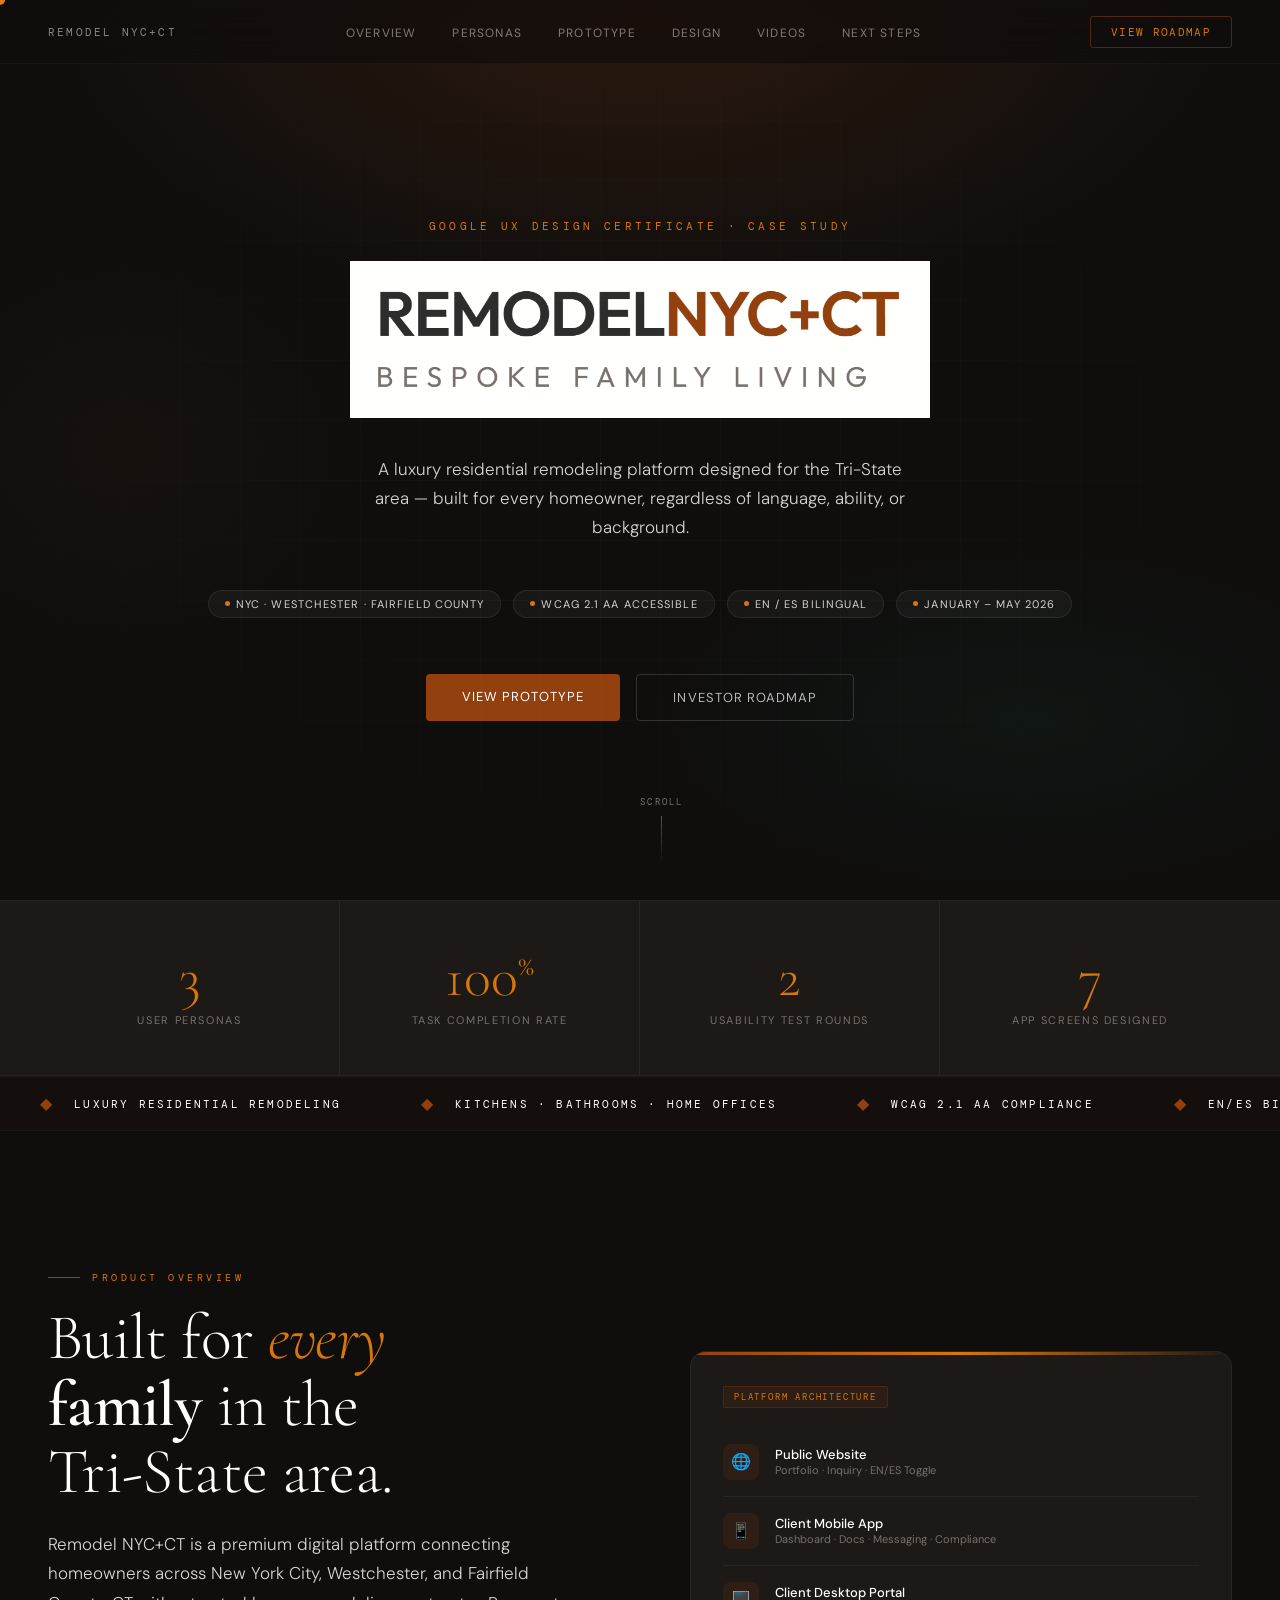
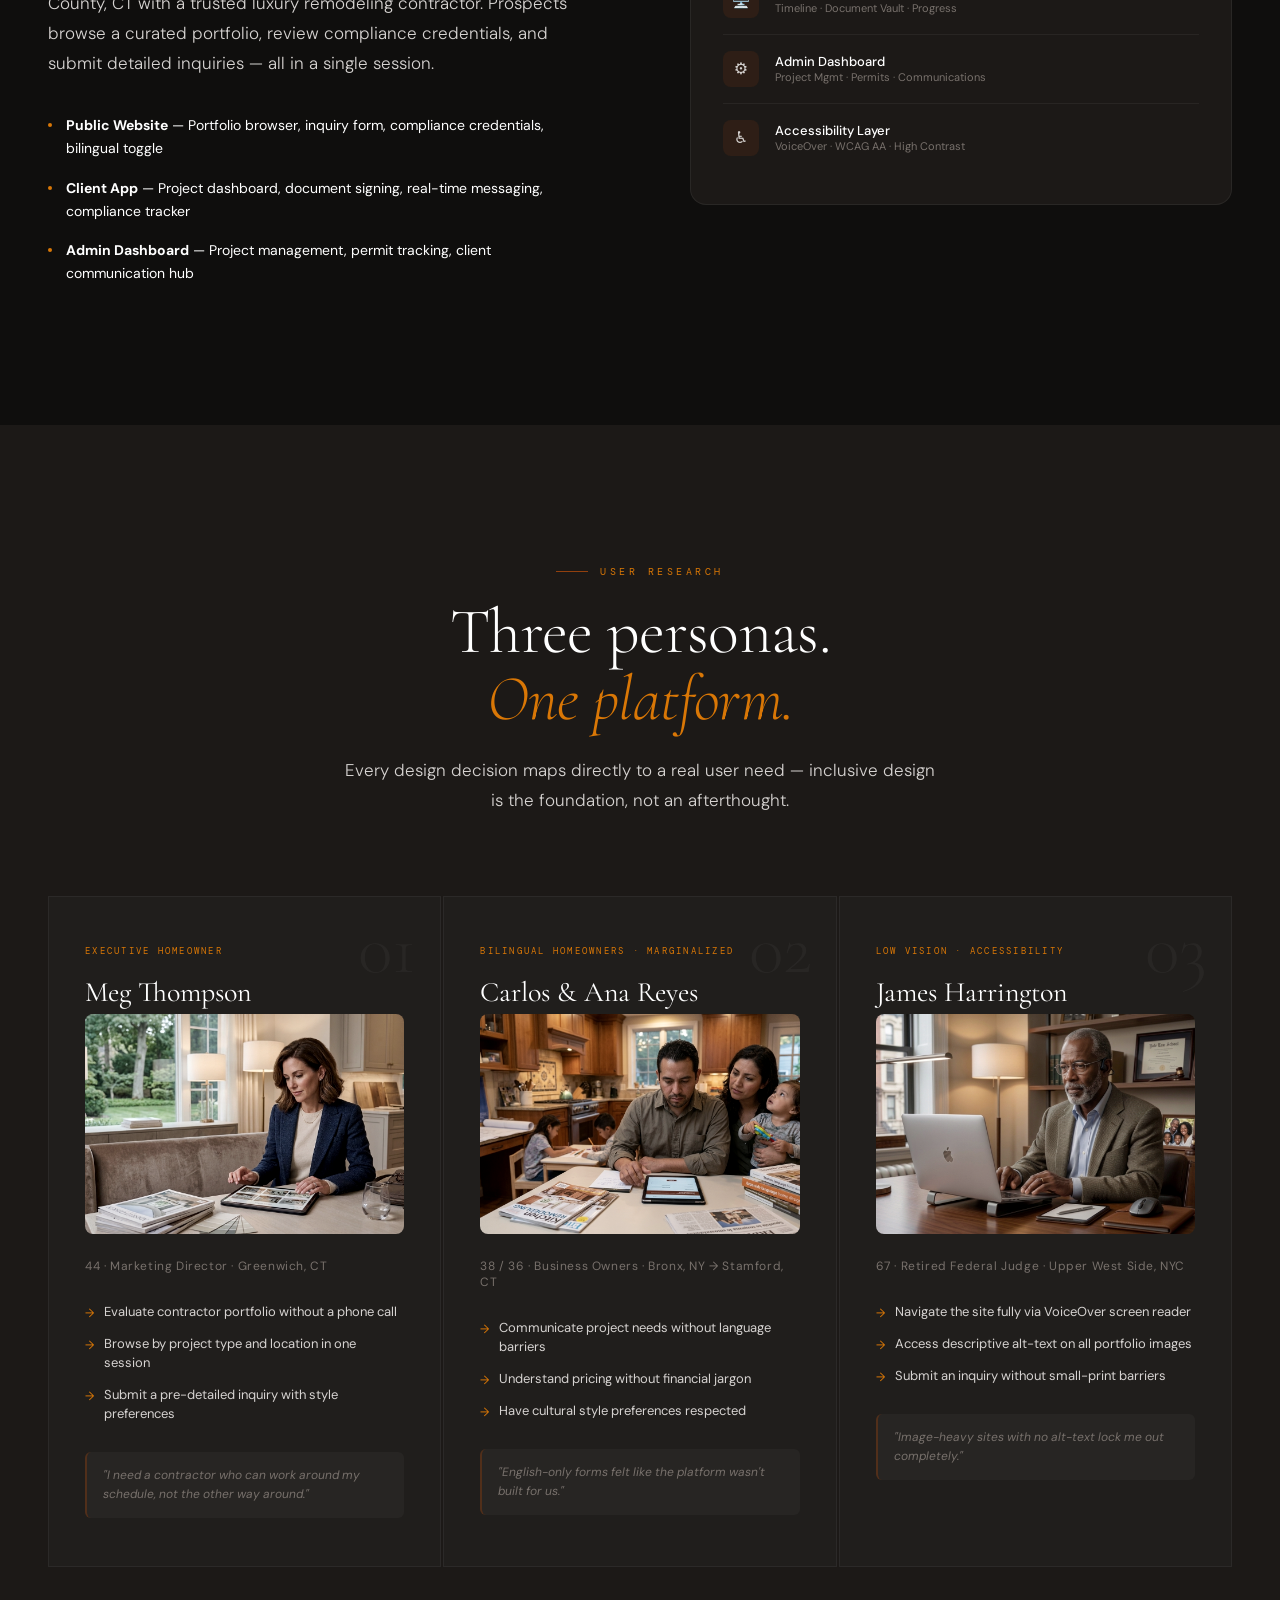
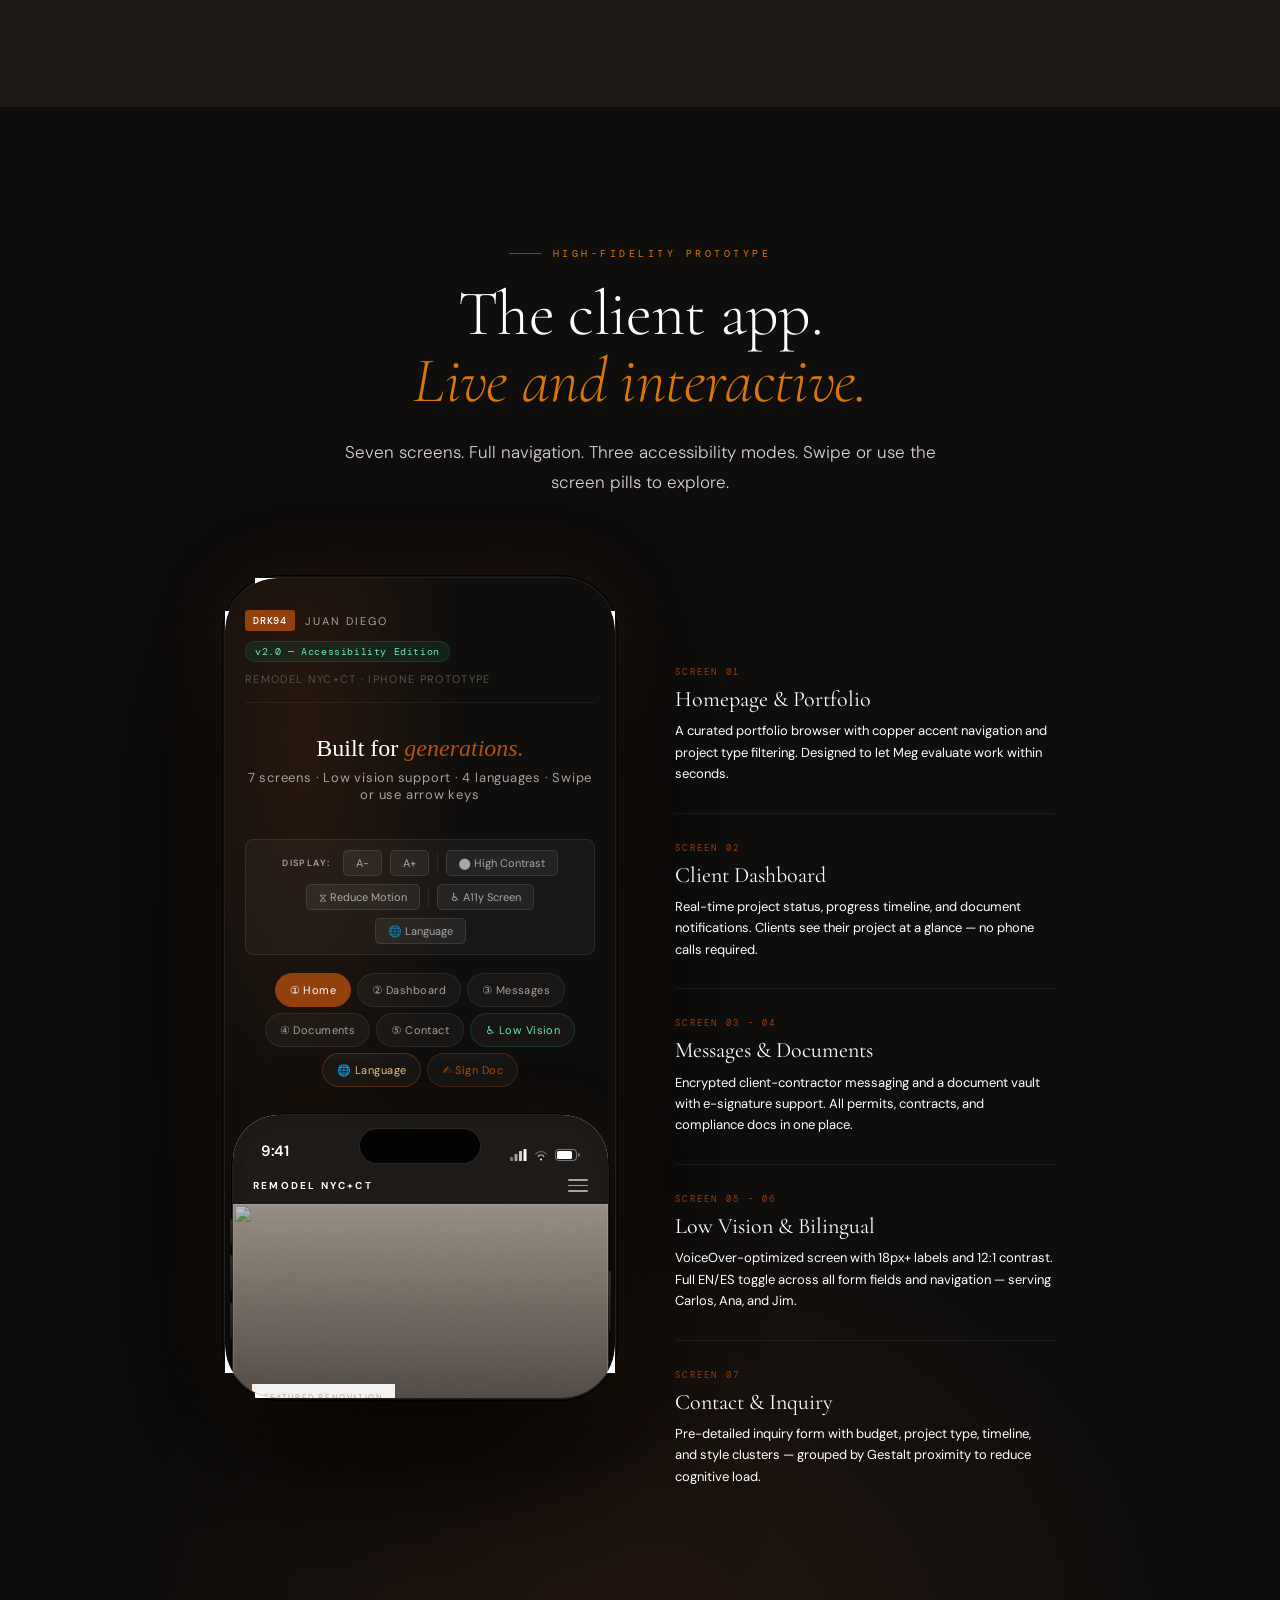
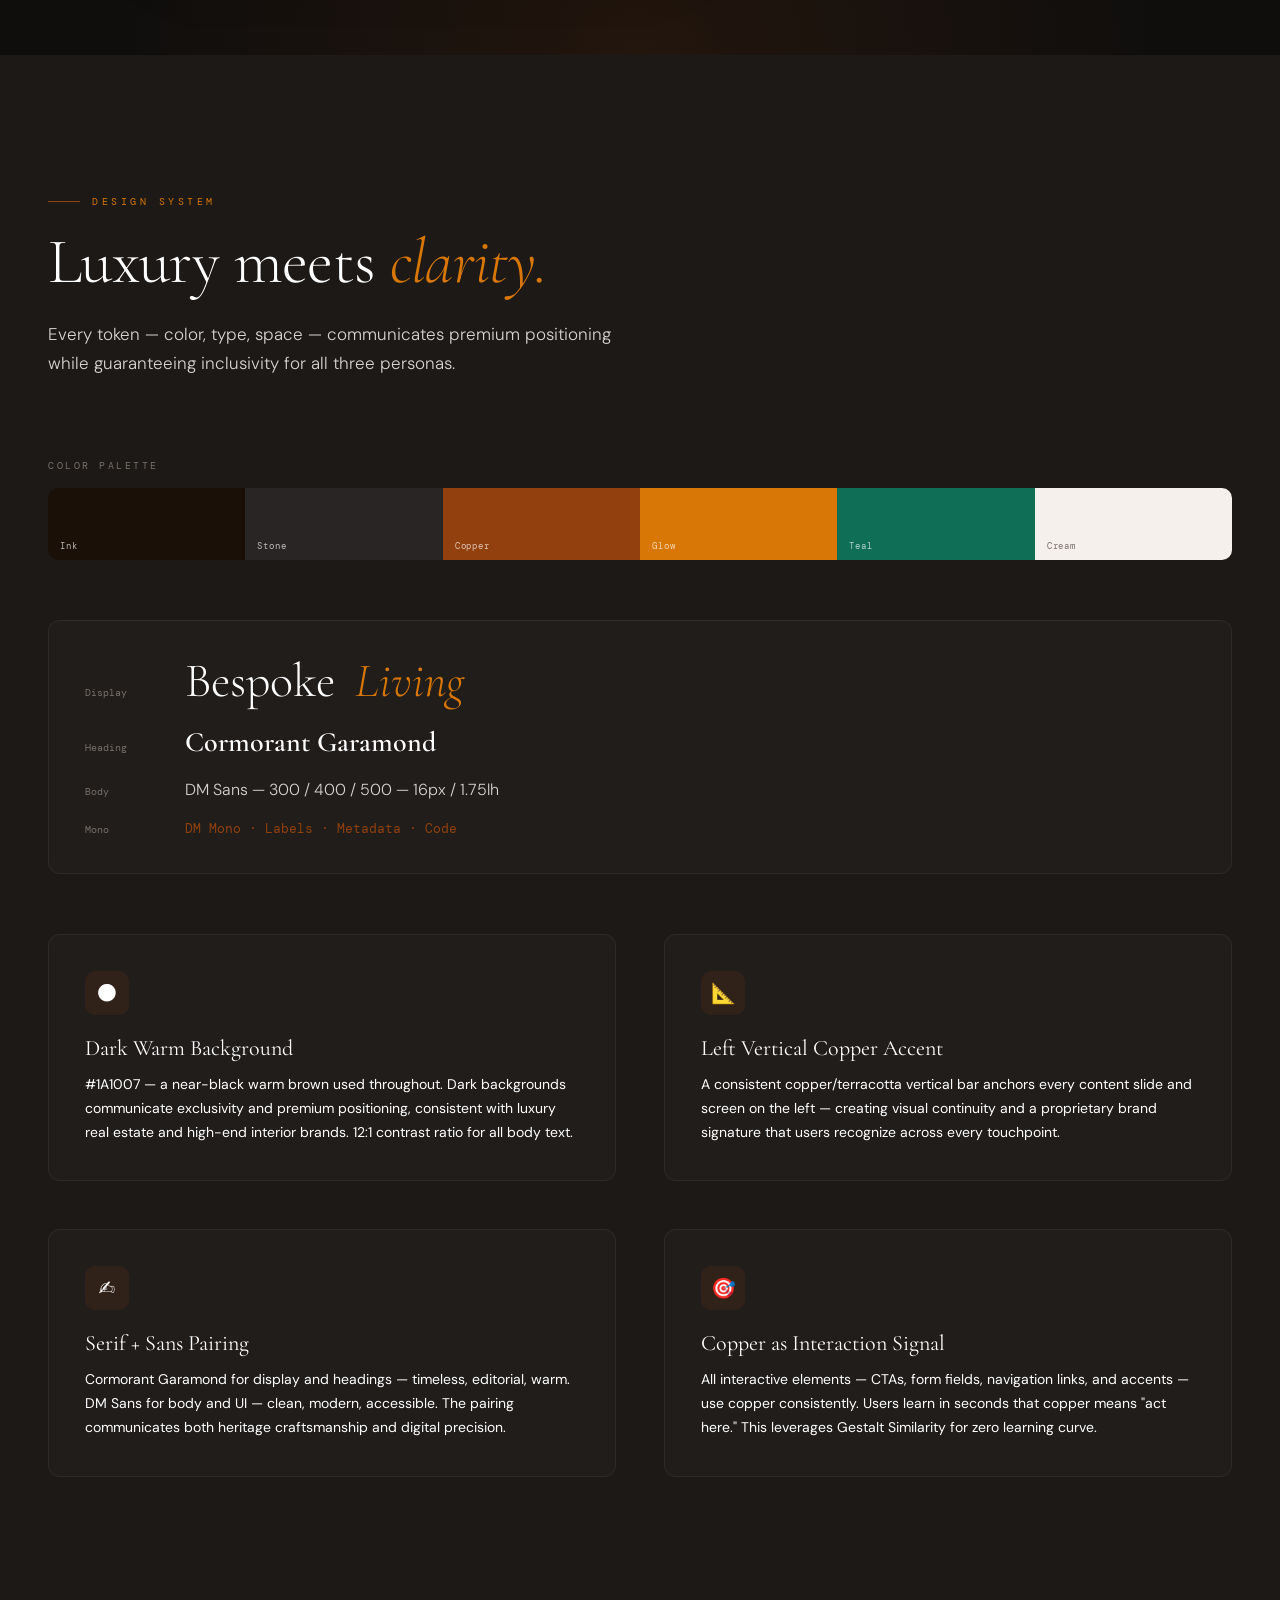
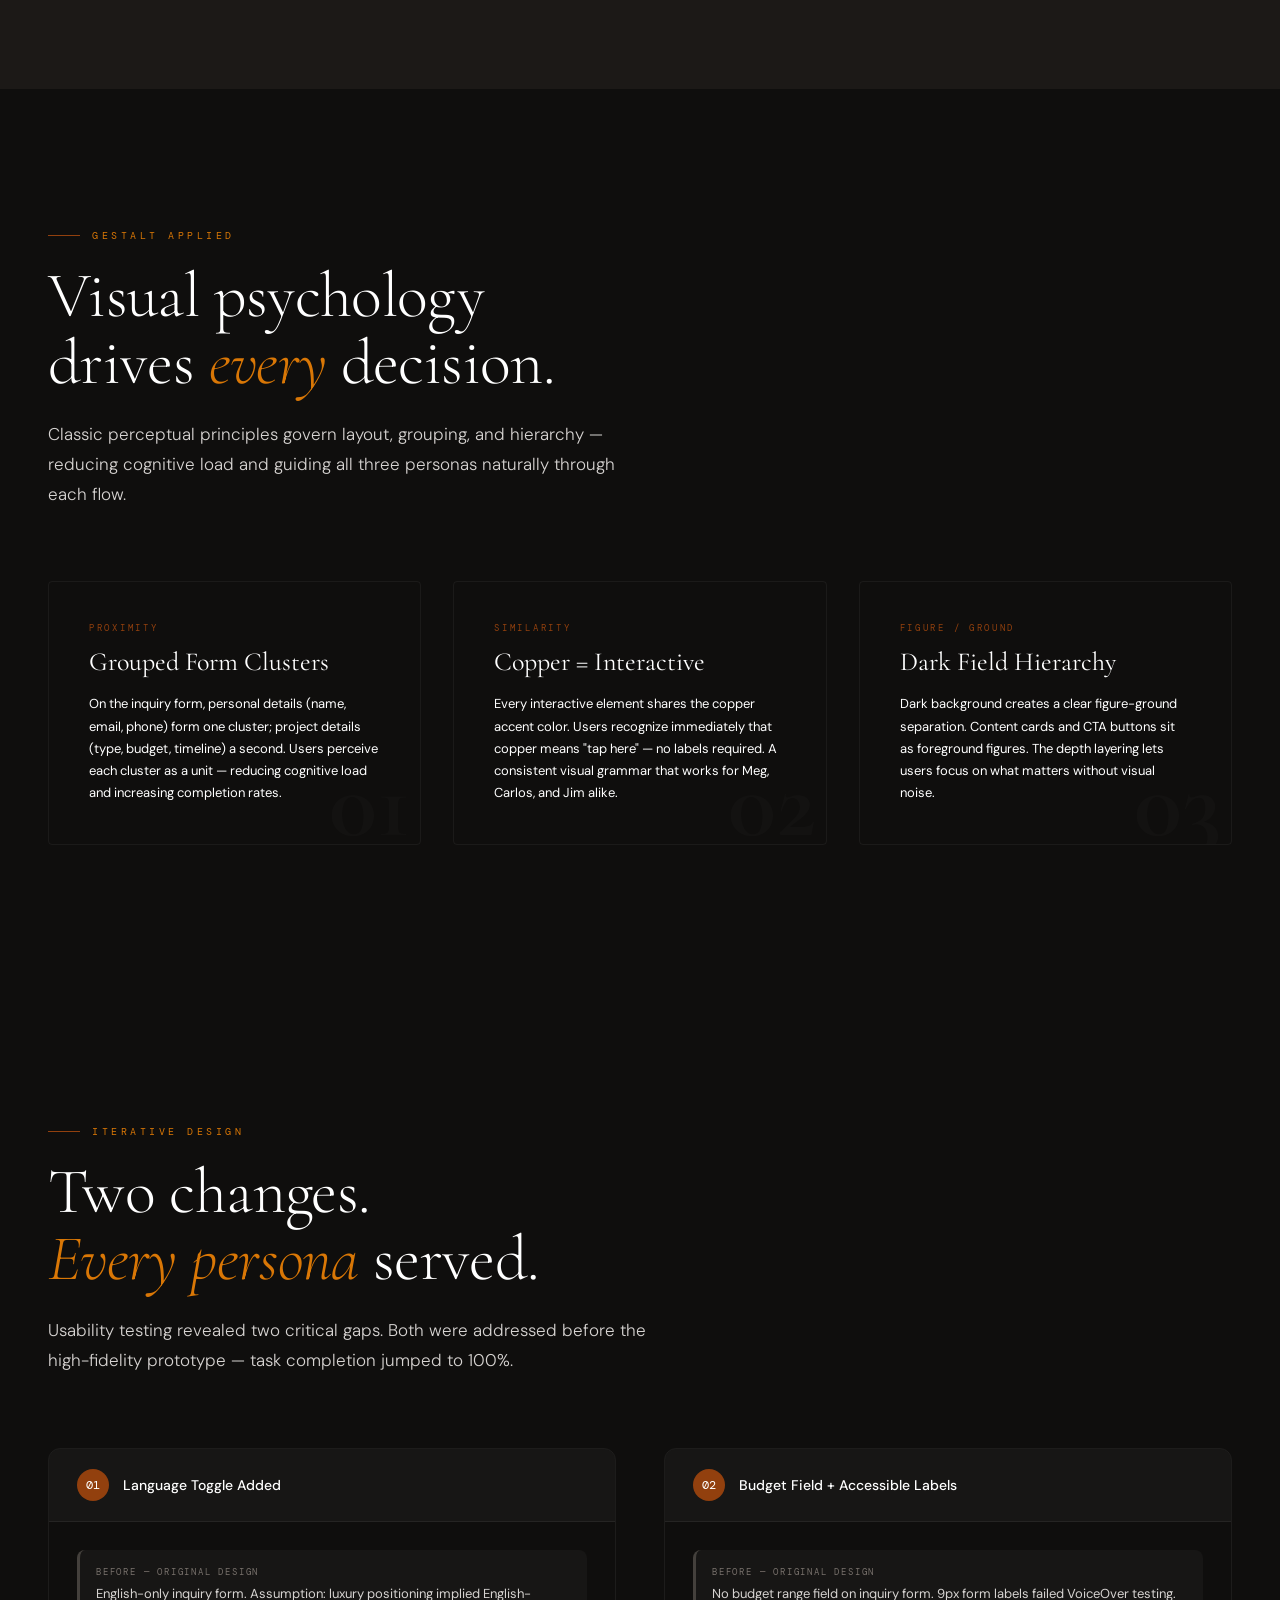
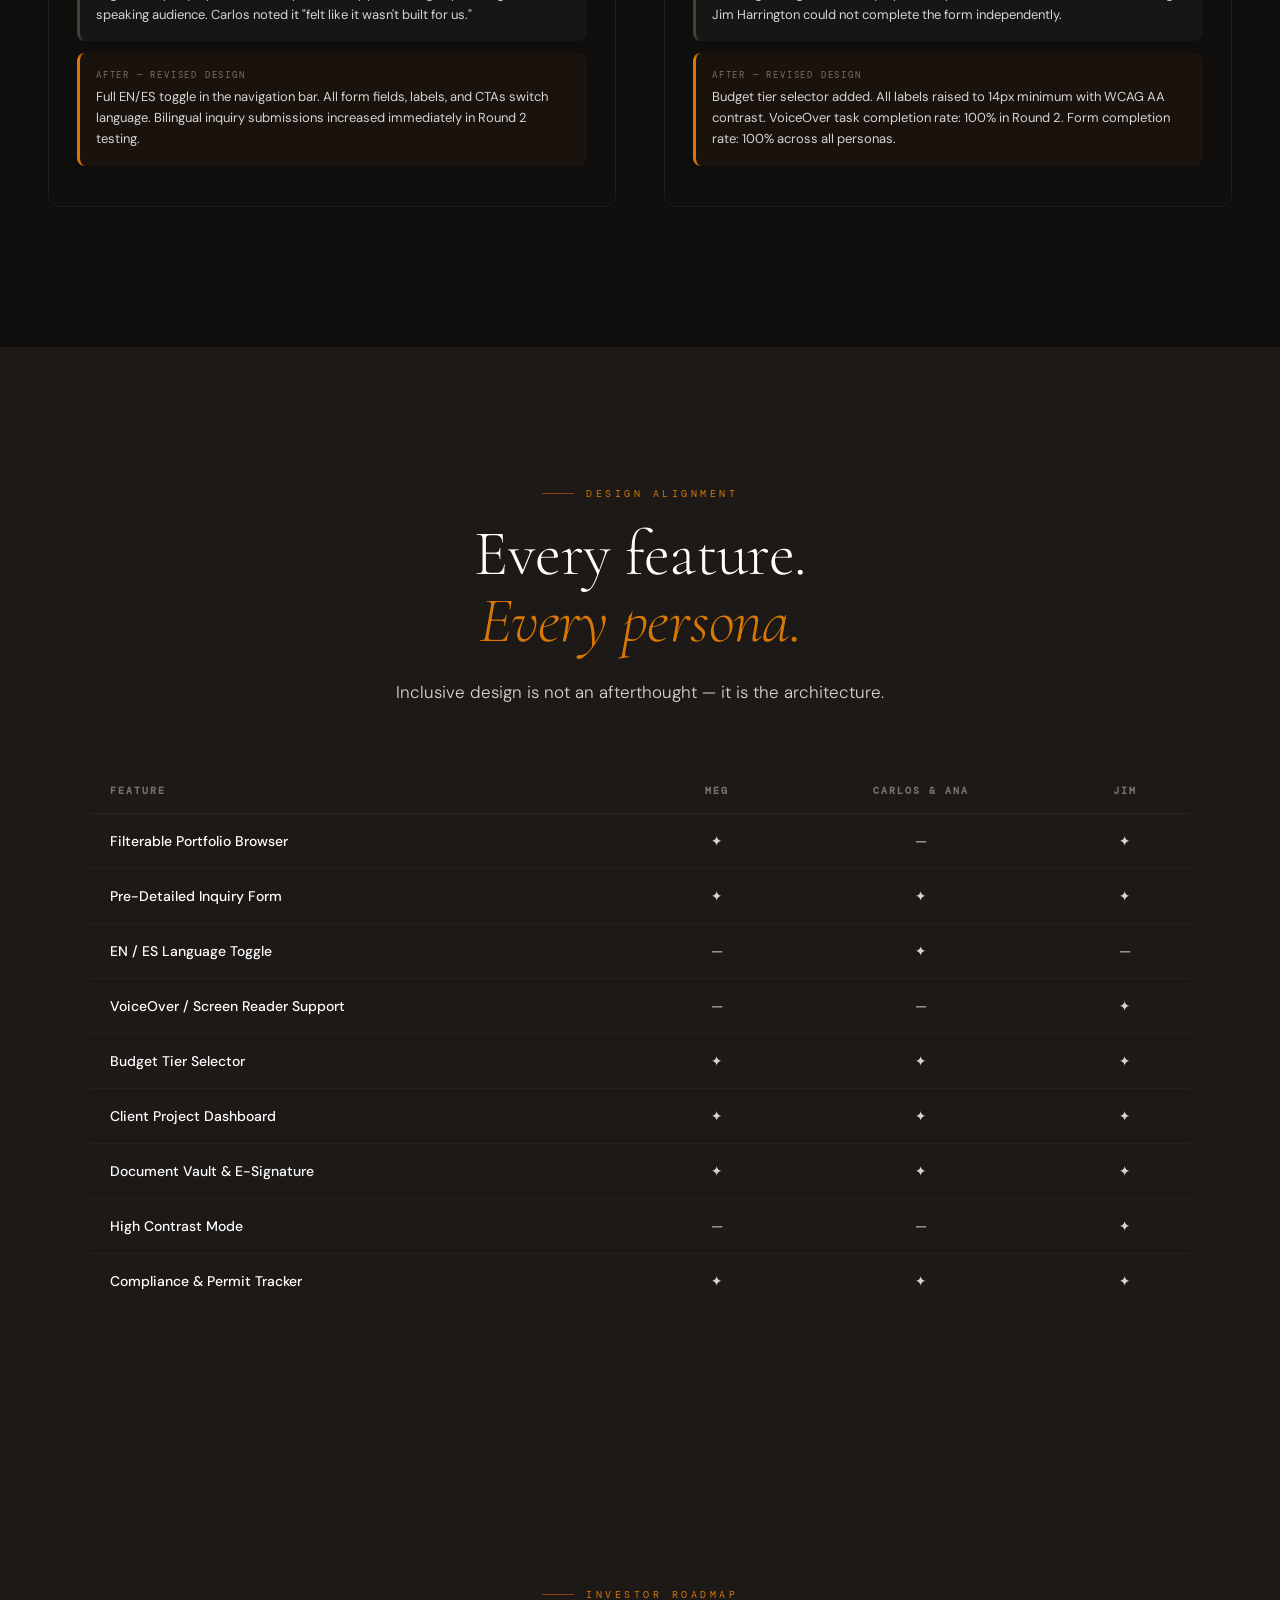
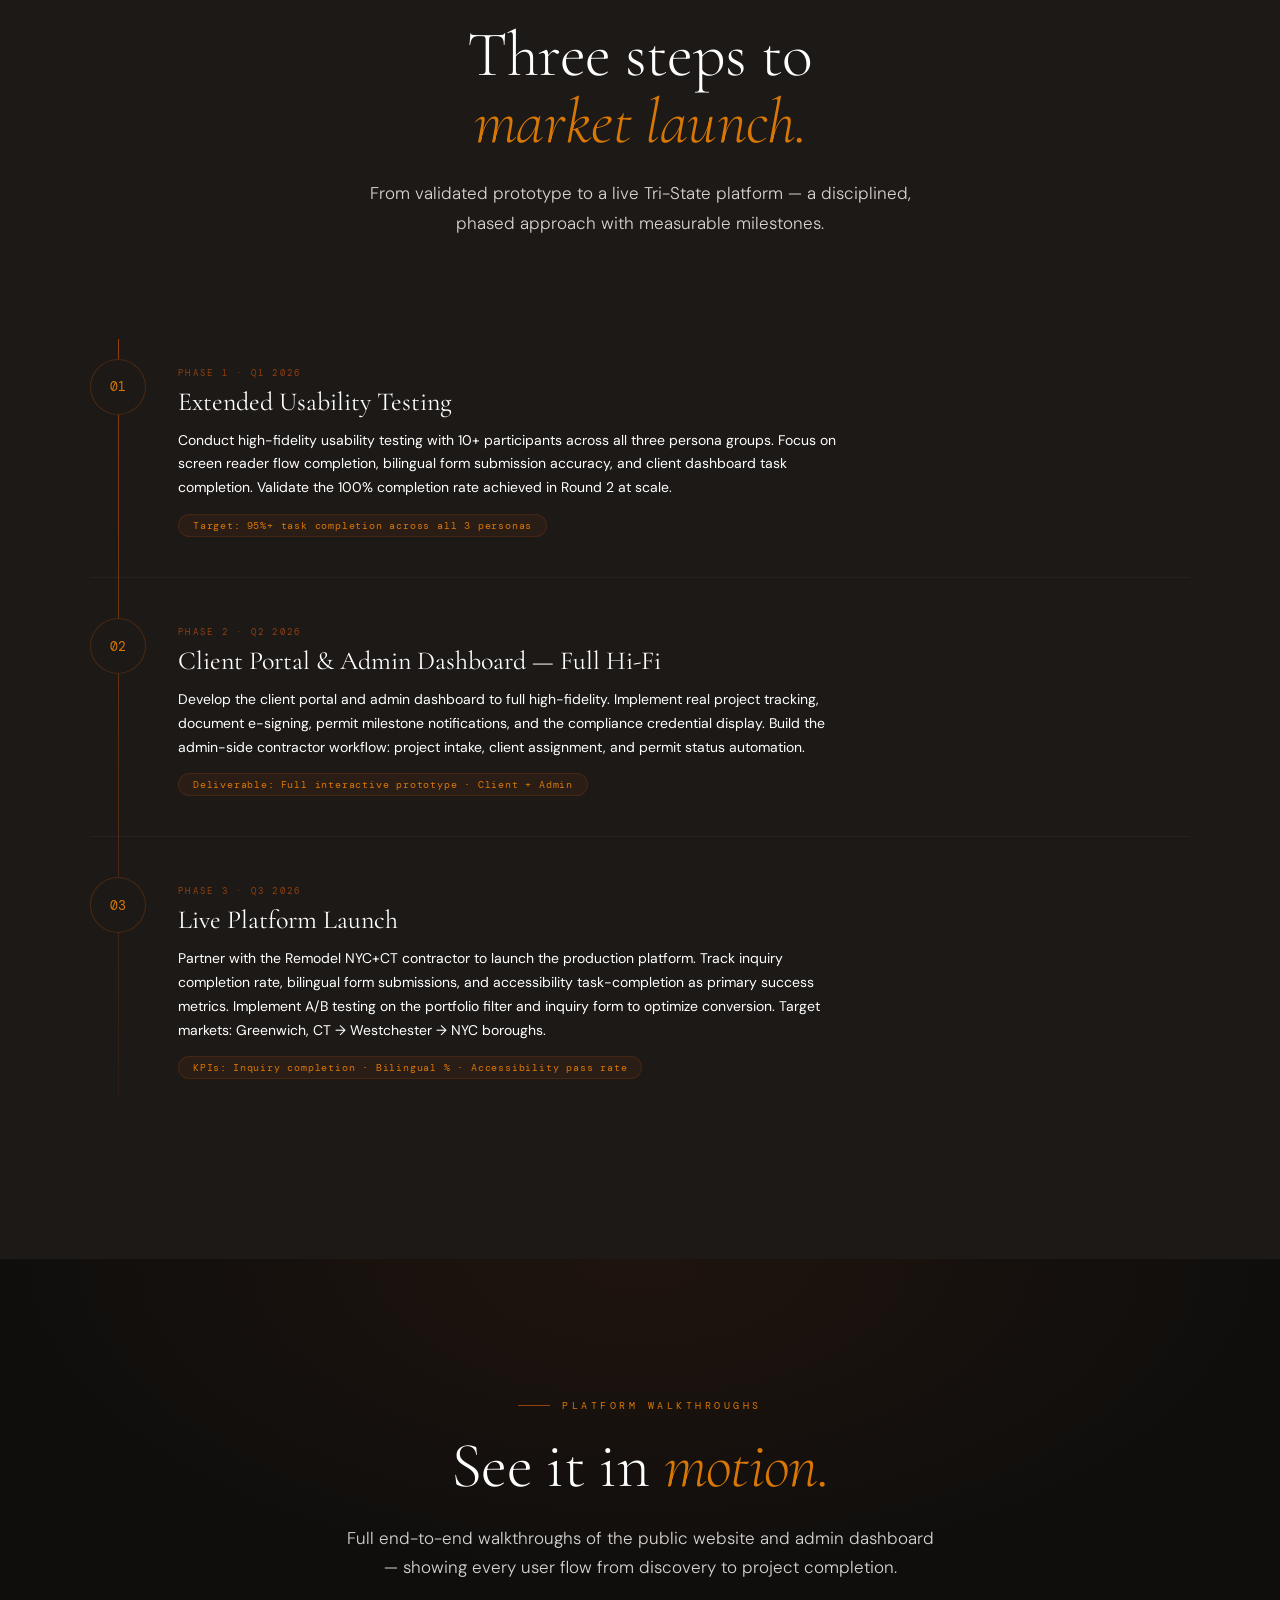
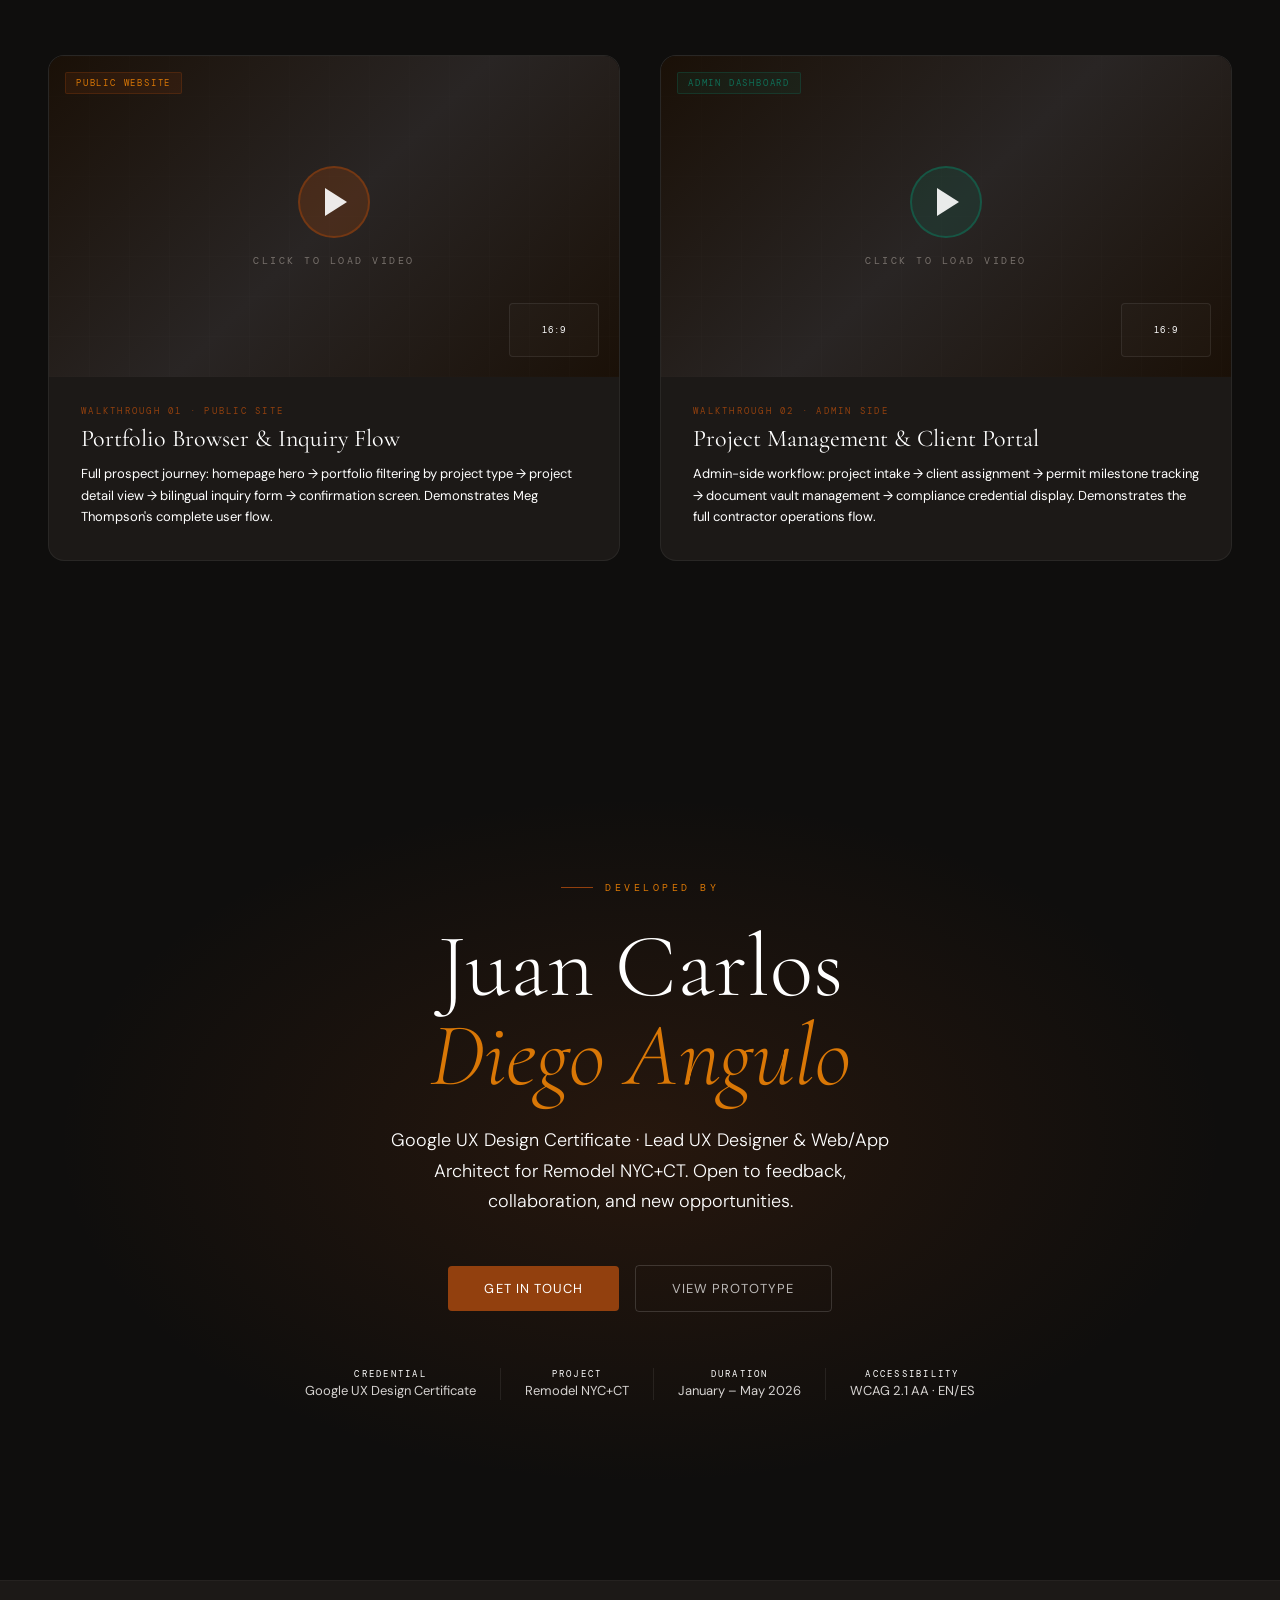
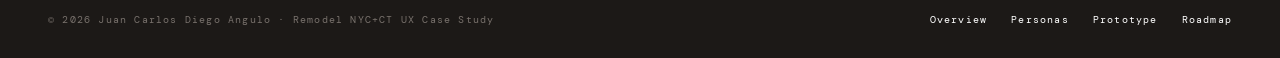
==== commit e524a5b6: "Add files via upload" ====
--- a/remodel_casestudy.html
+++ b/remodel_casestudy.html
@@ -1058,7 +1058,7 @@
     <span class="badge"><span class="badge-dot"></span>NYC · Westchester · Fairfield County</span>
     <span class="badge"><span class="badge-dot"></span>WCAG 2.1 AA Accessible</span>
     <span class="badge"><span class="badge-dot"></span>EN / ES Bilingual</span>
-    <span class="badge"><span class="badge-dot"></span>January – April 2025</span>
+    <span class="badge"><span class="badge-dot"></span>January – May 2026</span>
   </div>
   <div class="hero-ctas">
     <a href="#prototype" class="btn-primary">View Prototype</a>
@@ -1295,12 +1295,7 @@
         Seven screens. Full navigation. Three accessibility modes.
         Swipe or use the screen pills to explore.
       </p>
-        <a href="http://localhost/Remodeling_web/public/login.php" class="video-cta-btn" aria-label="Visit the Remodel NYC+CT live Client Portal">
-            <span>Visit Live Client Portal</span>
-            <svg width="14" height="14" viewBox="0 0 14 14" fill="none" xmlns="http://www.w3.org/2000/svg" aria-hidden="true">
-              <path d="M1 7H13M13 7L7 1M13 7L7 13" stroke="currentColor" stroke-width="1.5" stroke-linecap="round" stroke-linejoin="round"/>
-            </svg>
-          </a>
+
     </div>
 
     <div class="prototype-stage">
@@ -1309,7 +1304,7 @@
         <div class="proto-glow" aria-hidden="true"></div>
         <div class="prototype-iframe-shell" role="region" aria-label="Interactive iPhone prototype">
           <iframe
-            src="remodel_nycct_iphone_prototype_v2.html"
+            src="remodel_prototype.html"
             title="Remodel NYC+CT iPhone Client App Prototype"
             loading="lazy"
             sandbox="allow-scripts allow-same-origin"
@@ -1735,12 +1730,7 @@
             project detail view → bilingual inquiry form → confirmation screen.
             Demonstrates Meg Thompson's complete user flow.
           </div>
-          <a href="http://localhost/Remodeling_web/index.php" class="video-cta-btn" aria-label="Visit the Remodel NYC+CT live website">
-            <span>Visit Live Website</span>
-            <svg width="14" height="14" viewBox="0 0 14 14" fill="none" xmlns="http://www.w3.org/2000/svg" aria-hidden="true">
-              <path d="M1 7H13M13 7L7 1M13 7L7 13" stroke="currentColor" stroke-width="1.5" stroke-linecap="round" stroke-linejoin="round"/>
-            </svg>
-          </a>
+
         </div>
       </div>
 
@@ -1772,12 +1762,7 @@
             tracking → document vault management → compliance credential display.
             Demonstrates the full contractor operations flow.
           </div>
-          <a href="http://localhost/Remodeling_web/admin_portal/index.php" class="video-cta-btn video-cta-btn--teal" aria-label="Access the Remodel NYC+CT admin portal">
-            <span>Access Admin Portal</span>
-            <svg width="14" height="14" viewBox="0 0 14 14" fill="none" xmlns="http://www.w3.org/2000/svg" aria-hidden="true">
-              <path d="M1 7H13M13 7L7 1M13 7L7 13" stroke="currentColor" stroke-width="1.5" stroke-linecap="round" stroke-linejoin="round"/>
-            </svg>
-          </a>
+
         </div>
       </div>
 
@@ -1928,10 +1913,10 @@
 document.querySelectorAll('.stat-item').forEach(el => statObserver.observe(el));
 
 
-/* ── Video Placeholder Click Handler ── */
-const VIDEO_PATHS = {
-  1: 'assets/img/video1.mp4',
-  2: 'assets/img/video2.mp4'
+/* ── Video Placeholder Click Handler — Vimeo ── */
+const VIDEO_IDS = {
+  1: '1193597538',
+  2: '1193597629'
 };
 
 function loadVideo(n) {
@@ -1939,23 +1924,14 @@
   const wrap = document.getElementById('video-wrap-' + n);
   if (!placeholder || !wrap) return;
 
-  // Create native video element
-  const video = document.createElement('video');
-  video.src = VIDEO_PATHS[n];
-  video.controls = true;
-  video.autoplay = true;
-  video.playsInline = true;
-  video.style.cssText = 'position:absolute;inset:0;width:100%;height:100%;background:#000;border-radius:0;display:block;';
-  video.setAttribute('aria-label', n === 1 ? 'Remodel NYC+CT public website walkthrough' : 'Remodel NYC+CT admin dashboard walkthrough');
-
-  // Handle missing file gracefully
-  video.onerror = () => {
-    placeholder.querySelector('.video-placeholder-label').textContent = 'Video not found — place ' + VIDEO_PATHS[n] + ' in the project folder';
-    placeholder.querySelector('.video-placeholder-label').style.color = 'var(--copper-glow)';
-    wrap.removeChild(video);
-  };
-
-  wrap.appendChild(video);
+  const iframe = document.createElement('iframe');
+  iframe.src = 'https://player.vimeo.com/video/' + VIDEO_IDS[n] + '?autoplay=1&title=0&byline=0&portrait=0&color=92400E';
+  iframe.allow = 'autoplay; fullscreen; picture-in-picture';
+  iframe.allowFullscreen = true;
+  iframe.style.cssText = 'position:absolute;inset:0;width:100%;height:100%;border:none;display:block;';
+  iframe.setAttribute('aria-label', n === 1 ? 'Remodel NYC+CT public website walkthrough' : 'Remodel NYC+CT admin dashboard walkthrough');
+
+  wrap.appendChild(iframe);
   placeholder.style.opacity = '0';
   placeholder.style.pointerEvents = 'none';
   setTimeout(() => { placeholder.style.display = 'none'; }, 300);
